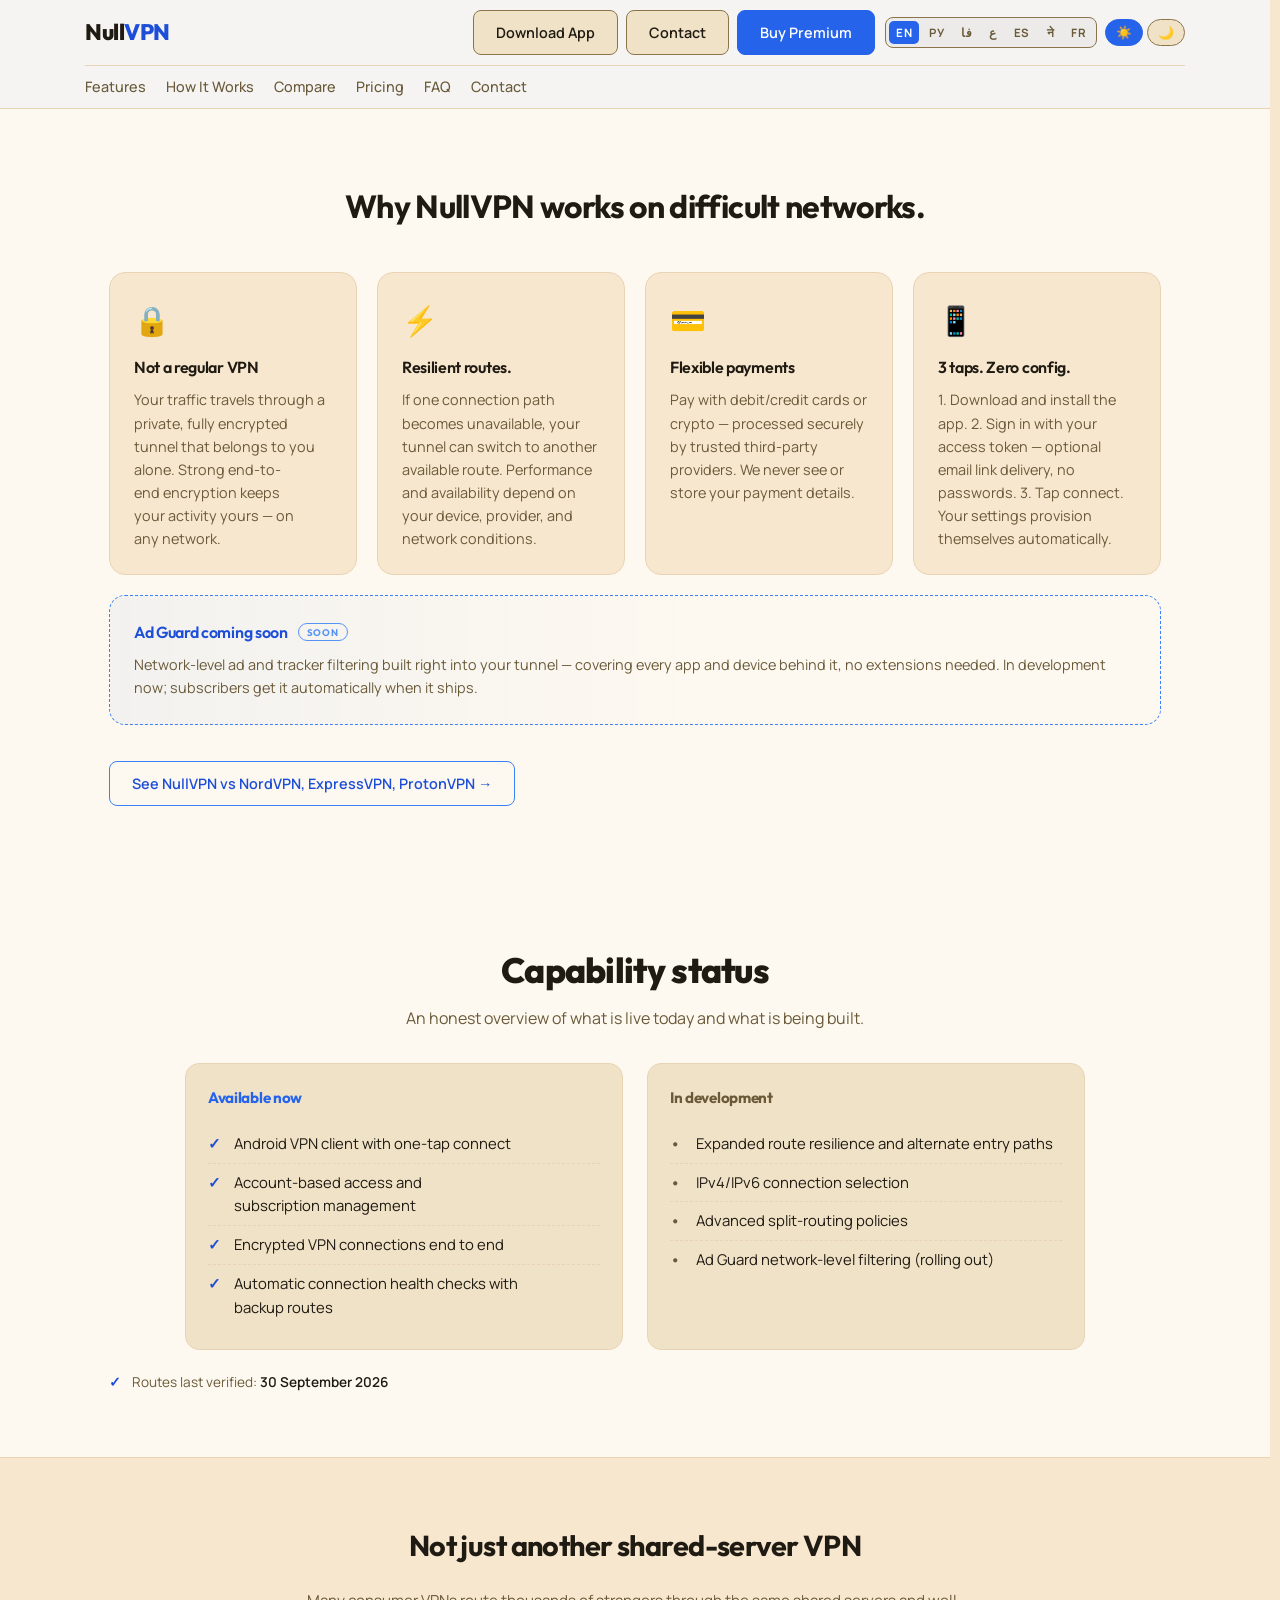
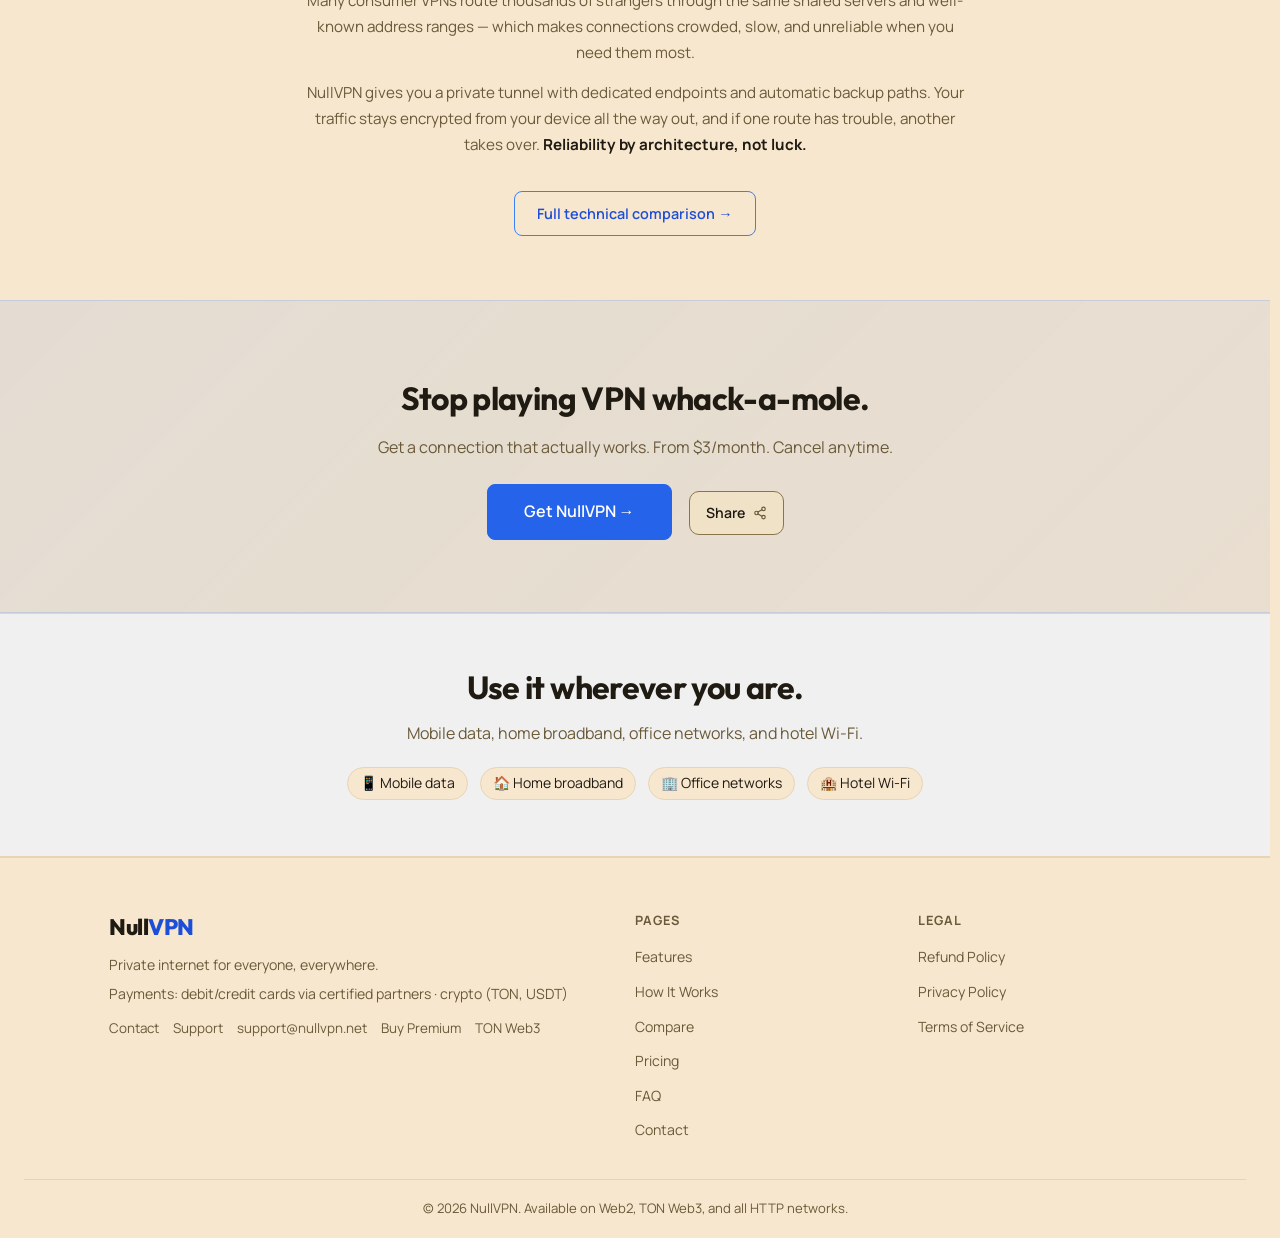
==== index.html @ 0450841f "r135: navigator.languages deep-scan in getLang (first supported base-2 match; stored choice outranks" ====
<!DOCTYPE html>
<html lang="en">
<head>
  <meta charset="UTF-8"/>
  <meta name="viewport" content="width=device-width, initial-scale=1.0"/>
  <meta name="color-scheme" content="light dark"/>
  <script>(function(){var L=["en","ru","fa","ar","es","ne","fr"],m=location.search.match(/[?&]lang=([a-zA-Z]{2})/),l=m?m[1].toLowerCase():null;try{l=l&&L.indexOf(l)>-1?l:(localStorage.getItem("nullvpn_lang")||"");}catch(e){l="";}if(l&&L.indexOf(l)>-1){document.documentElement.lang=l;document.documentElement.dir=(l==="fa"||l==="ar")?"rtl":"ltr";if(l!=="en"){document.documentElement.classList.add("nv-l");setTimeout(function(){document.documentElement.classList.remove("nv-l")},2000);}}})();</script>
  <style>html.nv-l .nav-inner{visibility:hidden}</style>
  <link rel="preload" href="/fonts/manrope-var-latin.woff2" as="font" type="font/woff2" crossorigin/>
  <link rel="preload" href="/fonts/outfit-var-latin.woff2" as="font" type="font/woff2" crossorigin/>
  <meta name="theme-color" content="#f7e7ce"/>
  <meta name="theme-color" content="#0a0f1a" media="(prefers-color-scheme: dark)"/>
  <script src="branding.js?v=5" defer></script>
  <meta http-equiv="Cache-Control" content="no-cache, no-store, must-revalidate">
  <meta http-equiv="Pragma" content="no-cache">
  <meta http-equiv="Expires" content="0">
  <meta name="description" content="NullVPN — private connectivity designed for difficult networks. Passwordless sign-in, automatic backup routes, instant setup."/>
  <title>NullVPN — Private internet for everyone, everywhere.</title>
  <link rel="canonical" href="https://nullvpn.net/"/>
  <meta property="og:title" content="NullVPN — Private internet for everyone, everywhere."/>
  <meta property="og:description" content="NullVPN — private connectivity designed for difficult networks. Passwordless sign-in, automatic backup routes, instant setup."/>
  <meta property="og:type" content="website"/>
  <meta property="og:url" content="https://nullvpn.net/"/>
  <meta property="og:image" content="https://nullvpn.net/og-cover.jpg"/>
  <meta property="og:image:width" content="1200"/>
  <meta property="og:image:height" content="630"/>
  <meta property="og:image:alt" content="NullVPN — private connectivity for difficult networks. Brand cover with gold wave lines on dark navy."/>
  <meta property="og:site_name" content="NullVPN"/>
  <meta property="og:locale" content="en_US"/>
  <meta property="og:locale:alternate" content="ru_RU"/>
  <meta property="og:locale:alternate" content="fa_IR"/>
  <meta property="og:locale:alternate" content="ar_AR"/>
  <meta property="og:locale:alternate" content="es_ES"/>
  <meta property="og:locale:alternate" content="ne_NP"/>
  <meta property="og:locale:alternate" content="fr_FR"/>
  <meta name="twitter:card" content="summary_large_image"/>
  <meta name="twitter:title" content="NullVPN — Private internet for everyone, everywhere."/>
  <meta name="twitter:description" content="NullVPN — private connectivity designed for difficult networks. Passwordless sign-in, automatic backup routes, instant setup."/>
  <meta name="twitter:image" content="https://nullvpn.net/og-cover.jpg"/>
  <meta name="twitter:image:alt" content="NullVPN — private connectivity for difficult networks. Brand cover with gold wave lines on dark navy."/>
  <link rel="stylesheet" href="style.css?v=61"/>
  <link rel="icon" type="image/png" sizes="64x64" href="favicon.png"/>
  <link rel="apple-touch-icon" href="apple-touch-icon.png"/>
  <link rel="manifest" href="/site.webmanifest"/>
</head>
<body>
  <a class="skip-link" href="#main" data-i18n="a11y.skip">Skip to main content</a>

  <nav class="navbar">
    <div class="nav-inner">
      <div class="nav-top-row">
        <a href="index.html" class="logo" aria-current="page">Null<span>VPN</span></a>
        <div class="nav-actions">
          <a href="download.html" class="btn-nav" target="_blank" rel="noopener" data-i18n="nav.download">Download App</a>
          <a href="contact.html" class="btn-nav" data-i18n="nav.contact">Contact</a>
          <a href="pricing.html" class="btn-nav btn-nav-primary" target="_blank" rel="noopener" data-i18n="nav.cta.buy">Buy Premium</a>
        </div>
        <div class="nav-controls">
          <div class="lang-selector">
            <button class="lang-btn" data-lang="en" onclick="setLang('en')" title="English">EN</button>
            <button class="lang-btn" data-lang="ru" onclick="setLang('ru')" title="Русский">РУ</button>
            <button class="lang-btn" data-lang="fa" onclick="setLang('fa')" title="فارسی">فا</button>
            <button class="lang-btn" data-lang="ar" onclick="setLang('ar')" title="العربية">ع</button>
            <button class="lang-btn" data-lang="es" onclick="setLang('es')" title="Español">ES</button>
            <button class="lang-btn" data-lang="ne" onclick="setLang('ne')" title="नेपाली">ने</button>
            <button class="lang-btn" data-lang="fr" onclick="setLang('fr')" title="Français">FR</button>
          </div>
          <div class="theme-toggle">
            <button class="theme-btn" id="themeLight" onclick="setTheme('light')" data-i18n-aria="theme.light" aria-label="Light mode">☀️</button>
            <button class="theme-btn" id="themeDark" onclick="setTheme('dark')" data-i18n-aria="theme.dark" aria-label="Dark mode">🌙</button>
          </div>
        </div>
      </div>
      <ul class="nav-links" id="navLinks">
        <li><a href="features.html" data-i18n="nav.features">Features</a></li>
        <li><a href="how-it-works.html" data-i18n="nav.how">How It Works</a></li>
        <li><a href="comparison.html" data-i18n="nav.compare">Compare</a></li>
        <li><a href="pricing.html" data-i18n="nav.pricing">Pricing</a></li>
        <li><a href="faq.html" data-i18n="nav.faq">FAQ</a></li>
        <li><a href="contact.html" data-i18n="nav.contact">Contact</a></li>
      </ul>
    </div>
  </nav>

  <!-- Features Teaser -->
  <main id="main" tabindex="-1" class="features-teaser">
    <div class="container">
      <h1 data-i18n="index.feat.h">Why NullVPN works on difficult networks.</h1>
      <div class="feat-grid">
        <div class="feat-card">
          <div class="feat-icon">🔒</div>
          <h3 data-i18n="index.f1.h">Not a regular VPN</h3>
          <p data-i18n="index.f1.p">Your traffic travels through a private, fully encrypted tunnel that belongs to you alone. Strong end-to-end encryption keeps your activity yours — on any network.</p>
        </div>
        <div class="feat-card">
          <div class="feat-icon">⚡</div>
          <h3 data-i18n="index.f2.h">Resilient routes.</h3>
          <p data-i18n="index.f2.p">If one connection path becomes unavailable, your tunnel can switch to another available route. Performance and availability depend on your device, provider, and network conditions.</p>
        </div>
        <div class="feat-card">
          <div class="feat-icon">💳</div>
          <h3 data-i18n="index.f3.h">Flexible payments</h3>
          <p data-i18n="index.f3.p">Pay with debit/credit cards or crypto — processed securely by trusted third-party providers. We never see or store your payment details.</p>
        </div>
        <div class="feat-card">
          <div class="feat-icon">📱</div>
          <h3 data-i18n="index.f4.h">3 taps. Zero config.</h3>
          <p data-i18n="index.f4.p">1. Download and install the app. 2. Sign in with your access token — optional email link delivery, no passwords. 3. Tap connect. Your settings provision themselves automatically.</p>
        </div>
        <div class="feat-card feat-card--wide">
          <h3 data-i18n="index.f5.h">Ad Guard coming soon</h3>
          <p data-i18n="index.f5.p">Network-level ad and tracker filtering built right into your tunnel — covering every app and device behind it, no extensions needed. In development now; subscribers get it automatically when it ships.</p>
        </div>
      </div>
      <a href="comparison.html" class="btn-outline" data-i18n="index.feat.compare">See NullVPN vs NordVPN, ExpressVPN, ProtonVPN →</a>
    </div>
  </main>

  <!-- Capability status -->
  <section class="cap-status">
    <div class="container">
      <h2 data-i18n="cap.status.h">Capability status</h2>
      <p class="sp-tagline" data-i18n="cap.status.tagline">An honest overview of what is live today and what is being built.</p>
      <div class="cap-grid">
        <div class="cap-col">
          <h3 data-i18n="cap.status.live.h">Available now</h3>
          <ul>
            <li data-i18n="cap.live.1">Android VPN client with one-tap connect</li>
            <li data-i18n="cap.live.2">Account-based access and subscription management</li>
            <li data-i18n="cap.live.3">Encrypted VPN connections end to end</li>
            <li data-i18n="cap.live.4">Automatic connection health checks with backup routes</li>
          </ul>
        </div>
        <div class="cap-col cap-col--dev">
          <h3 data-i18n="cap.status.dev.h">In development</h3>
          <ul>
            <li data-i18n="cap.dev.1">Expanded route resilience and alternate entry paths</li>
            <li data-i18n="cap.dev.2">IPv4/IPv6 connection selection</li>
            <li data-i18n="cap.dev.3">Advanced split-routing policies</li>
            <li data-i18n="cap.dev.4">Ad Guard network-level filtering (rolling out)</li>
          </ul>
        </div>
      </div>
      <!-- r6: honest "last verified" stamp. The date is source-controlled
           (update with: node tools/stamp_verified.js); the engine localizes
           the display via Intl. -->
      <p class="cap-verified">
        <span data-i18n="cap.verified">Routes last verified:</span>
        <time datetime="2026-09-30" id="capVerifiedDate">30 September 2026</time>
      </p>
    </div>
  </section>

  <!-- Why Regular VPNs Fail -->
  <section class="why-section">
    <div class="container" style="max-width:720px;text-align:center">
      <h2 data-i18n="index.notavpn.h">Not just another shared-server VPN</h2>
      <p data-i18n="index.notavpn.p">Many consumer VPNs route thousands of strangers through the same shared servers and well-known address ranges — which makes connections crowded, slow, and unreliable when you need them most.</p>
      <p data-i18n="index.notavpn.p2">NullVPN gives you a private tunnel with dedicated endpoints and automatic backup paths. Your traffic stays encrypted from your device all the way out, and if one route has trouble, another takes over. <strong>Reliability by architecture, not luck.</strong></p>
      <a href="comparison.html" class="btn-outline" style="margin-top:20px" data-i18n="index.notavpn.btn">Full technical comparison →</a>
    </div>
  </section>

  <!-- CTA Banner -->
  <section class="cta-banner">
    <div class="container">
      <h2 data-i18n="index.cta.h">Stop playing VPN whack-a-mole.</h2>
      <p data-i18n="index.cta.p">Get a connection that actually works. From $3/month. Cancel anytime.</p>
      <a href="pricing.html" class="btn-primary btn-large" data-i18n="index.cta.btn">Get NullVPN →</a>
      <button type="button" class="share-chip" data-i18n-aria="share.btn" aria-label="Share NullVPN"><span data-i18n="share.btn">Share</span><span class="share-ico" aria-hidden="true"><svg xmlns="http://www.w3.org/2000/svg" width="14" height="14" viewBox="0 0 24 24" fill="none" stroke="currentColor" stroke-width="2" stroke-linecap="round" stroke-linejoin="round"><circle cx="18" cy="5" r="3"/><circle cx="6" cy="12" r="3"/><circle cx="18" cy="19" r="3"/><line x1="8.59" y1="13.51" x2="15.42" y2="17.49"/><line x1="15.41" y1="6.51" x2="8.59" y2="10.49"/></svg></span></button>
    </div>
  </section>

  <section class="countries-section">
    <div class="container" style="text-align:center">
      <h2 data-i18n="index.countries.h">Use it wherever you are.</h2>
      <p class="sp-tagline" data-i18n="index.countries.tagline">Mobile data, home broadband, office networks, and hotel Wi-Fi.</p>
      <div class="country-flags">
        <span>📱 Mobile data</span>
        <span>🏠 Home broadband</span>
        <span>🏢 Office networks</span>
        <span>🏨 Hotel Wi-Fi</span>
      </div>
    </div>
  </section>

  <!-- Footer -->
  <footer class="footer">
    <div class="container footer-inner">
      <div class="footer-brand">
        <a href="index.html" class="logo">Null<span>VPN</span></a>
        <p data-i18n="footer.tagline">Private internet for everyone, everywhere.</p>
        <p class="footer-payment-line" data-i18n="footer.payment">Payments: debit/credit cards via certified partners · crypto (TON, USDT)</p>
        <div class="footer-links-social">
          <a href="contact.html" data-i18n="nav.contact">Contact</a>
          <a href="https://t.me/nullvpn_net" target="_blank" rel="noopener" data-i18n="footer.support" referrerpolicy="no-referrer">Support</a>
          <a href="mailto:support@nullvpn.net?subject=NullVPN%20Support">support@nullvpn.net</a>
          <a href="pricing.html" target="_blank" rel="noopener" data-i18n="nav.cta.buy">Buy Premium</a>
          <a href="web3.html">TON Web3</a>
        </div>
      </div>
      <div class="footer-nav">
        <h4 data-i18n="footer.pages">Pages</h4>
        <ul>
          <li><a href="features.html" data-i18n="nav.features">Features</a></li>
          <li><a href="how-it-works.html" data-i18n="nav.how">How It Works</a></li>
          <li><a href="comparison.html" data-i18n="nav.compare">Compare</a></li>
          <li><a href="pricing.html" data-i18n="nav.pricing">Pricing</a></li>
          <li><a href="faq.html" data-i18n="nav.faq">FAQ</a></li>
          <li><a href="contact.html" data-i18n="nav.contact">Contact</a></li>
        </ul>
      </div>
      <div class="footer-nav">
        <h4 data-i18n="footer.legal">Legal</h4>
        <ul>
          <li><a href="refund.html" data-i18n="footer.refund">Refund Policy</a></li>
          <li><a href="privacy.html" data-i18n="footer.privacy">Privacy Policy</a></li>
          <li><a href="terms.html" data-i18n="footer.terms">Terms of Service</a></li>
        </ul>
      </div>
    </div>
    <div class="footer-bottom">
      <p data-i18n="footer.copy">© 2026 NullVPN. Available on Web2, TON Web3, and all HTTP networks.</p>
    </div>
  </footer>

  <script src="i18n.js?v=71"></script>
  <script>
    function setTheme(theme) {
      document.documentElement.setAttribute('data-theme', theme);
      localStorage.setItem('theme', theme);
      updateThemeButtons(theme);
    }
    function updateThemeButtons(theme) {
      document.getElementById('themeLight').classList.toggle('active', theme === 'light'), document.getElementById('themeLight').setAttribute('aria-pressed', theme === 'light');
      document.getElementById('themeDark').classList.toggle('active', theme === 'dark'), document.getElementById('themeDark').setAttribute('aria-pressed', theme === 'dark');
    }
    (function() {
      var savedTheme = localStorage.getItem('theme') || (window.matchMedia && matchMedia('(prefers-color-scheme: dark)').matches ? 'dark' : 'light');
      document.documentElement.setAttribute('data-theme', savedTheme);
      updateThemeButtons(savedTheme);
    })();
  </script>

  <script type="application/ld+json">
{
 "@context": "https://schema.org",
 "@type": "Organization",
 "name": "NullVPN",
 "url": "https://nullvpn.net/",
 "logo": "https://nullvpn.net/logo.png",
 "sameAs": [
  "https://t.me/nullvpnnet",
  "https://t.me/nullvpnnetbot",
  "https://t.me/nullvpn_net"
 ],
 "contactPoint": [
  {"@type": "ContactPoint", "contactType": "customer support", "email": "support@nullvpn.net", "url": "https://t.me/nullvpn_net", "availableLanguage": ["en", "ru", "fa", "ar", "es", "fr", "ne"]}
 ]
}
  </script>
  <script type="application/ld+json">
{
 "@context": "https://schema.org",
 "@type": "SoftwareApplication",
 "name": "NullVPN",
 "url": "https://nullvpn.net/",
 "applicationCategory": "SecurityApplication",
 "operatingSystem": "Android, Web",
 "description": "NullVPN — private connectivity designed for difficult networks. Passwordless sign-in, automatic backup routes, instant setup.",
 "publisher": {"@type": "Organization", "name": "NullVPN", "url": "https://nullvpn.net/"},
 "offers": [
  {"@type": "Offer", "name": "Monthly", "price": "3.00", "priceCurrency": "USD", "url": "https://nullvpn.net/pricing.html", "availability": "https://schema.org/InStock"},
  {"@type": "Offer", "name": "Quarterly", "price": "10.00", "priceCurrency": "USD", "url": "https://nullvpn.net/pricing.html", "availability": "https://schema.org/InStock"},
  {"@type": "Offer", "name": "Annual", "price": "35.00", "priceCurrency": "USD", "url": "https://nullvpn.net/pricing.html", "availability": "https://schema.org/InStock"}
 ]
}
  </script>
<!-- r88: SoftwareApplication graph joins the long-standing Organization
     block above. Facts mirror pricing.html's Service offers exactly ($3 /
     $10 / $35, USD, InStock) and the download page's real platform list
     (official Android APK + web PWA — no invented OS entries). Publisher is
     inlined rather than @id-referenced: Google merges each ld+json script
     independently, so a cross-block reference would dangle. No
     aggregateRating — never fabricate review data. -->
</body>
</html>
---- style.css ----
/* Design tokens — aligned with the NullVPN cabinet (bedolaga-cabinet).
   Light = the cabinet's champagne theme, dark = its navy slate theme.
   Accent follows the cabinet's operator-tuned palette (default blue-500);
   branding.js keeps it in sync with GET /api/cabinet/branding/colors. */
:root {
  --bg: #f7e7ce;            /* cabinet lightBackground (champagne-200) */
  --bg2: #fef9f0;           /* cabinet lightSurface (champagne-50) */
  --bg3: #f0e2c7;           /* deep fill (between champagne-100/300) */
  --border: #e8d4b5;        /* champagne-300 */
  --border-strong: #8a744a; /* r98: functional boundaries (inputs/outline controls/chips) — 3:1 vs all surfaces (WCAG 1.4.11; 3.69/4.28/3.51) */
  --accent: #3b82f6;        /* cabinet accent (blue-500) */
  --accent2: #2563eb;       /* accent-600 hover shade */
  --accent-rgb: 59, 130, 246;
  --accent2-rgb: 37, 99, 235;
  --text: #1f1a12;          /* cabinet lightText */
  --text2: #6a5a39;         /* cabinet lightTextSecondary, darkened r46 for AA (4.25→5.51 on bg) */
  --accent-text: #1d4ed8;   /* r46: accent as TEXT (links/badges) — AA on champagne (3.03→5.51) */
  --accent3: #1d4ed8;       /* r46: primary-button hover bg — white text AA (6.70) */
  --radius: 16px;           /* cabinet bento radius */
  --font: Manrope, -apple-system, BlinkMacSystemFont, "Segoe UI", Roboto, sans-serif;
  --font-display: Outfit, Manrope, -apple-system, BlinkMacSystemFont, "Segoe UI", Roboto, sans-serif;
  color-scheme: light;      /* native form controls match the champagne theme */
}

[data-theme="dark"] {
  --bg: #0a0f1a;            /* cabinet darkBackground (dark-950) */
  --bg2: #0f172a;           /* cabinet darkSurface (dark-900) */
  --bg3: #1e293b;           /* dark-800 */
  --border: #293548;        /* dark-700 at ~60% mix */
  --border-strong: #64748b; /* r98: slate-500 — functional boundaries 3:1 vs all dark surfaces (4.03/3.75/3.07; WCAG 1.4.11) */
  --accent: #3b82f6;
  --accent2: #2563eb;
  --accent-rgb: 59, 130, 246;
  --accent2-rgb: 37, 99, 235;
  --text: #f1f5f9;          /* cabinet darkText (dark-100) */
  --text2: #94a3b8;         /* cabinet darkTextSecondary (dark-400) */
  --accent-text: #60a5fa;   /* r46: dark-mode text accent lift (5.21→7.54 on bg) */
  --accent3: #1d4ed8;       /* r46: primary-button hover bg — white text AA both themes */
  color-scheme: dark;       /* native inputs/scrollbars render dark */
}

* { margin: 0; padding: 0; box-sizing: border-box; }
html { scroll-behavior: smooth; }
body { background: var(--bg); color: var(--text); font-family: var(--font); line-height: 1.6; font-size: 16px; }

/* Theme switching crossfade (r43): armed via html.theme-anim after first
   paint (i18n.js) so the stored theme applies instantly on navigation and
   manual toggles animate. Reduced-motion users keep instant switches. */
html.theme-anim body { transition: background-color 0.3s ease, color 0.3s ease; }
html.theme-anim .navbar { transition: background-color 0.3s ease, border-color 0.3s ease; }
@media (prefers-reduced-motion: reduce) {
  html.theme-anim body,
  html.theme-anim .navbar { transition: none; }
}

/* ── Self-hosted fonts — r54 ──────────────────────────────────────────────
   Replaces the render-blocking fonts.googleapis.com stylesheet. Every visitor
   IP used to leak to Google on every page view (a real GDPR issue, see the
   2022 German courts ruling on embedded Google Fonts) — ironic for a VPN
   site. Same families, same subsets (latin / latin-ext / cyrillic), same
   unicode-ranges as Google serves: zero visual change, bytes now first-party.
   Manrope & Outfit are variable (wght 200-800 / 100-900) — 5+4 static
   requests collapse into one file per subset. font-display: swap + <link
   rel=preload> on the two latin variable files keeps first paint fast. */
/* r58: IBM Plex Mono @font-face rules removed — no markup has ever used the
   .mono/.checkout-* selectors (grep-verified r54 and r58). The woff2 files
   stay in /fonts (inert, never fetched) for painless future re-enable. */
@font-face { font-family: 'Manrope'; font-style: normal; font-weight: 200 800; font-display: swap; src: url(/fonts/manrope-var-cyrillic.woff2) format('woff2'); unicode-range: U+0301, U+0400-045F, U+0490-0491, U+04B0-04B1, U+2116; }
@font-face { font-family: 'Manrope'; font-style: normal; font-weight: 200 800; font-display: swap; src: url(/fonts/manrope-var-latin.woff2) format('woff2'); unicode-range: U+0000-00FF, U+0131, U+0152-0153, U+02BB-02BC, U+02C6, U+02DA, U+02DC, U+0304, U+0308, U+0329, U+2000-206F, U+20AC, U+2122, U+2191, U+2193, U+2212, U+2215, U+FEFF, U+FFFD; }
@font-face { font-family: 'Manrope'; font-style: normal; font-weight: 200 800; font-display: swap; src: url(/fonts/manrope-var-latin-ext.woff2) format('woff2'); unicode-range: U+0100-02BA, U+02BD-02C5, U+02C7-02CC, U+02CE-02D7, U+02DD-02FF, U+0304, U+0308, U+0329, U+1D00-1DBF, U+1E00-1E9F, U+1EF2-1EFF, U+2020, U+20A0-20AB, U+20AD-20C0, U+2113, U+2C60-2C7F, U+A720-A7FF; }
@font-face { font-family: 'Outfit'; font-style: normal; font-weight: 100 900; font-display: swap; src: url(/fonts/outfit-var-latin.woff2) format('woff2'); unicode-range: U+0000-00FF, U+0131, U+0152-0153, U+02BB-02BC, U+02C6, U+02DA, U+02DC, U+0304, U+0308, U+0329, U+2000-206F, U+20AC, U+2122, U+2191, U+2193, U+2212, U+2215, U+FEFF, U+FFFD; }
@font-face { font-family: 'Outfit'; font-style: normal; font-weight: 100 900; font-display: swap; src: url(/fonts/outfit-var-latin-ext.woff2) format('woff2'); unicode-range: U+0100-02BA, U+02BD-02C5, U+02C7-02CC, U+02CE-02D7, U+02DD-02FF, U+0304, U+0308, U+0329, U+1D00-1DBF, U+1E00-1E9F, U+1EF2-1EFF, U+2020, U+20A0-20AB, U+20AD-20C0, U+2113, U+2C60-2C7F, U+A720-A7FF; }

a { color: var(--accent-text); text-decoration: none; }
@media (hover: hover) and (pointer: fine) { a:hover { opacity: 0.8; } }
.container { max-width: 1100px; margin: 0 auto; padding: 0 24px; }

/* ========== BUTTONS — unified hover for ALL variants ========== */
.btn-primary,
.btn-outline,
.btn-ghost,
.btn-nav,
.btn-nav-primary {
  display: inline-block;
  max-width: 100%;
  box-sizing: border-box;
  padding: 10px 22px;
  border-radius: 8px;
  font-weight: 600;
  font-size: 0.9rem;
  font-family: var(--font);
  /* r53: was white-space:nowrap — long localized CTAs (index.feat.compare ≈47
     chars in ALL 7 locales) overflowed 343px containers at 375px, forcing a
     71px horizontal scroll. Buttons may now wrap; text-wrap balances the two
     lines where supported, long words still never break mid-word. */
  white-space: normal;
  overflow-wrap: break-word;
  text-wrap: balance;
  text-align: center;
  cursor: pointer;
  transition: background 0.18s ease, color 0.18s ease, border-color 0.18s ease,
              box-shadow 0.18s ease, transform 0.12s ease, opacity 0.18s ease;
}
@media (hover: hover) and (pointer: fine) {
  .btn-primary:hover,
  .btn-outline:hover,
  .btn-ghost:hover,
  .btn-nav:hover,
  .btn-nav-primary:hover {
    transform: translateY(-1px);
    box-shadow: 0 4px 14px rgba(var(--accent-rgb),0.25);
    opacity: 1;
  }
}
.btn-primary:active,
.btn-outline:active,
.btn-ghost:active,
.btn-nav:active,
.btn-nav-primary:active {
  transform: translateY(0);
  box-shadow: none;
}

/* Solid green primary */
.btn-primary {
  background: var(--accent2);
  color: #fff;
  border: 1.5px solid var(--accent2);
}
@media (hover: hover) and (pointer: fine) { .btn-primary:hover { background: var(--accent3); border-color: var(--accent3); } }

/* Outline */
.btn-outline {
  background: transparent;
  color: var(--accent-text);
  border: 1.5px solid var(--accent);
}
@media (hover: hover) and (pointer: fine) { .btn-outline:hover { background: var(--accent2); color: #fff; border-color: var(--accent2); } }

/* Ghost */
.btn-ghost {
  background: transparent;
  color: var(--text2);
  border: 1px solid var(--border-strong); /* r98: border IS the control identity — 1.4.11 */}
@media (hover: hover) and (pointer: fine) { .btn-ghost:hover { border-color: var(--accent-text); color: var(--accent-text); } }

/* Nav ghost */
.btn-nav {
  background: var(--bg3);
  color: var(--text);
  border: 1px solid var(--border-strong); /* r98: bg3 fill alone is sub-3:1 vs bg */}
@media (hover: hover) and (pointer: fine) { .btn-nav:hover { background: var(--accent2); color: #fff; border-color: var(--accent2); } }

/* Nav primary CTA */
.btn-nav-primary {
  /* r83: accent2 not accent — white text here is 0.9rem/600, far below the
     large-text threshold, and white on accent is 3.68:1 (< 4.5 AA). On
     accent2 it is 5.17:1 in both themes (same surface btn-primary already
     uses). */
  background: var(--accent2);
  color: #fff;
  border: 1.5px solid var(--accent2);
}
@media (hover: hover) and (pointer: fine) { .btn-nav-primary:hover { background: var(--accent3); border-color: var(--accent3); } } /* r83: hover lifts to accent3 like btn-primary (base moved to accent2 this round) */

.btn-large { padding: 14px 36px; font-size: 1rem; }
.btn-full   { width: 100%; display: block; }

/* ========== NAVBAR ========== */
.navbar {
  position: sticky;
  top: 0;
  z-index: 100;
  background: rgba(245,245,245,0.96);
  backdrop-filter: blur(12px);
  border-bottom: 1px solid var(--border);
  padding: 0 24px;
}
[data-theme="dark"] .navbar { background: rgba(13,13,13,0.96); }

.nav-inner {
  max-width: 1100px;
  margin: 0 auto;
  display: flex;
  flex-direction: column;
  padding: 10px 0 0 0;
}

/* Top row: logo + actions + controls */
.nav-top-row {
  display: flex;
  align-items: center;
  gap: 10px;
  flex-wrap: wrap;
  padding-bottom: 10px;
}

.logo {
  font-size: 1.4rem;
  font-weight: 800;
  color: var(--text);
  margin-right: auto;
  flex-shrink: 0;
  text-decoration: none;
}
.logo span { color: var(--accent-text); }

.nav-actions {
  display: flex;
  align-items: center;
  gap: 8px;
  flex-wrap: wrap;
}

.nav-controls {
  display: flex;
  align-items: center;
  gap: 8px;
  flex-shrink: 0;
}

/* Nav links row — YOUR DESIGN: sits below the top row */
.nav-links {
  list-style: none;
  display: flex;
  gap: 20px;
  flex-wrap: wrap;
  padding: 8px 0;
  border-top: 1px solid var(--border);
  margin: 0;
}
.nav-links a {
  color: var(--text2);
  font-size: 0.9rem;
  font-weight: 500;
  text-decoration: none;
  transition: color 0.18s ease;
}
.nav-links a.active {
  color: var(--text);
  opacity: 1;
}
@media (hover: hover) and (pointer: fine) {
  .nav-links a:hover { color: var(--text); opacity: 1; }
}

/* r72 — mobile navbar density pass. Measured at 375px: the three nav CTAs
   wrap into two 45px rows and the links wrap into two, putting a ~282px
   sticky bar over the content — 38% of a phone viewport, permanently.
   Tighter metrics let the CTAs share one row and slim the links row: same
   links, same CTAs, same behaviour — just reading space back. (A scroll-
   based nav tuck was considered and REJECTED: hiding marketing CTAs while
   scrolling is conversion optics this site shouldn't gamble on.) */
@media (max-width: 560px) {
  .btn-nav, .btn-nav-primary { padding: 8px 12px; font-size: .84rem; }
  .nav-actions { gap: 6px; }
  .nav-top-row { gap: 8px; padding-bottom: 8px; }
  .nav-links { gap: 6px 14px; padding: 6px 0; }
  .nav-links a { font-size: .85rem; }
}

/* ========== THEME TOGGLE ========== */
.theme-toggle { display: flex; align-items: center; gap: 4px; }
.theme-btn {
  background: var(--bg3);
  border: 1px solid var(--border-strong); /* r99: functional control boundary (1.4.11) — was mis-filed decorative in r98 */
  border-radius: 20px;
  padding: 5px 10px;
  font-size: 0.8rem;
  cursor: pointer;
  transition: all 0.18s ease;
  color: var(--text2);
}
[data-theme="dark"] .theme-btn { background: var(--bg3); color: #ccc; }
/* r99: hover lifts the boundary+glyph instead of blending the whole button —
   opacity .8 pulled the active button's white-on-accent2 toward the 4.5 AA
   line (opacity-blend trap); the current-state button needs no hover lift. */
@media (hover: hover) and (pointer: fine) { .theme-btn:hover:not(.active) { border-color: var(--accent-text); color: var(--accent-text); } }
.theme-btn.active { background: var(--accent2); color: #fff; border-color: var(--accent2); }

/* ========== LANGUAGE SELECTOR ========== */
.lang-selector {
  display: flex;
  gap: 3px;
  align-items: center;
  background: rgba(0,0,0,0.04);
  border: 1px solid var(--border-strong); /* r98 */
  border-radius: 8px;
  padding: 3px;
}
[data-theme="dark"] .lang-selector { background: rgba(255,255,255,0.04); }
.lang-btn {
  background: none;
  border: none;
  color: var(--text2);
  font-size: 0.72rem;
  font-weight: 700;
  cursor: pointer;
  padding: 4px 7px;
  border-radius: 5px;
  letter-spacing: 0.5px;
  transition: all 0.15s ease;
  font-family: var(--font);
}
@media (hover: hover) and (pointer: fine) { .lang-btn:hover { color: var(--text); background: rgba(var(--accent-rgb),0.12); } }
.lang-btn.active { background: var(--accent2); color: #fff; } /* r83: accent2 — 0.72rem/700 white on accent was 3.68:1, AA needs 4.5; 5.17 on accent2 */

/* ========== HERO (sub-pages) ========== */
.hero { padding: 80px 24px 60px; text-align: center; }
.hero-inner { max-width: 800px; margin: 0 auto; }
.badge { display: inline-block; background: rgba(var(--accent-rgb),0.15); border: 1px solid rgba(var(--accent-rgb),0.3); color: var(--accent-text); padding: 6px 16px; border-radius: 100px; font-size: 0.85rem; font-weight: 600; margin-bottom: 28px; }
.hero h1 { font-size: clamp(2rem, 6vw, 4rem); font-weight: 800; line-height: 1.1; margin-bottom: 20px; }
.hero h1 span { color: var(--accent-text); }
.hero-sub { color: var(--text2); font-size: 1.1rem; margin-bottom: 36px; }
.hero-btns { display: flex; gap: 16px; justify-content: center; flex-wrap: wrap; margin-bottom: 40px; }
.hero-trust { display: flex; gap: 24px; justify-content: center; flex-wrap: wrap; color: var(--text2); font-size: 0.9rem; }
.hero-trust span { display: flex; align-items: center; gap: 6px; }

/* ========== SOCIAL PROOF ========== */
.social-proof { padding: 40px 24px; border-bottom: 1px solid var(--border); text-align: center; }
.sp-heading { font-size: clamp(1.3rem, 3vw, 1.8rem); font-weight: 700; margin-bottom: 8px; }
.sp-tagline { color: var(--text2); font-size: 1rem; margin-bottom: 16px; }

/* ========== FEATURES TEASER ========== */
.features-teaser { padding: 72px 24px; background: var(--bg2); }
.features-teaser h1, .features-teaser h2 { text-align: center; font-size: clamp(1.4rem, 3vw, 2rem); margin-bottom: 40px; font-weight: 700; }
.feat-grid { display: grid; grid-template-columns: repeat(auto-fit, minmax(220px, 1fr)); gap: 20px; margin-bottom: 36px; }
.feat-card { background: var(--bg); border: 1px solid var(--border); border-radius: var(--radius); padding: 24px; transition: border-color 0.18s ease, box-shadow 0.18s ease; }
@media (hover: hover) and (pointer: fine) { .feat-card:hover { border-color: var(--accent); box-shadow: 0 4px 16px rgba(var(--accent-rgb),0.12); } }
.feat-icon { font-size: 1.8rem; margin-bottom: 12px; }
.feat-card h3 { font-size: 1rem; margin-bottom: 8px; font-weight: 600; }
.feat-card p { color: var(--text2); font-size: 0.9rem; line-height: 1.6; }

/* Wide "coming soon" feature card (e.g., Ad Guard) — spans full grid row */
.feat-card--wide {
  grid-column: 1 / -1;
  border-style: dashed;
  border-color: var(--accent);
  background: linear-gradient(90deg, rgba(var(--accent-rgb),0.06), transparent 60%);
}
[data-theme="dark"] .feat-card--wide { background: linear-gradient(90deg, rgba(var(--accent-rgb),0.10), transparent 60%); }
.feat-card--wide h3 { color: var(--accent-text); }
.feat-card--wide h3::after {
  content: "SOON";
  font-size: 0.6rem;
  font-weight: 700;
  letter-spacing: 0.08em;
  color: var(--accent);
  border: 1px solid var(--accent);
  border-radius: 999px;
  padding: 2px 8px;
  margin-inline-start: 10px; /* r105: was margin-left — in RTL the ::after sits at line-end and needs the gap on its inline-start side */
  vertical-align: 2px;
  opacity: 0.85;
}
/* r105: the pill is purely visual — CSS generated content joins the
   accessible name, so screen readers heard "Ad Guard coming soon SOON"
   (and the h3 text already says "coming soon"). The alternative-text
   syntax marks it decorative for AT; @supports keeps the visible pill
   on engines that can't parse the syntax (declaration dropped whole). */
@supports (content: "x" / "") {
  .feat-card--wide h3::after { content: "SOON" / ""; }
}

/* Accessibility: visible keyboard focus + reduced motion */
:focus-visible { outline: 2px solid var(--accent); outline-offset: 2px; border-radius: 4px; }
@media (prefers-reduced-motion: reduce) {
  html { scroll-behavior: auto; }
  *, *::before, *::after { transition-duration: 0.01ms !important; animation-duration: 0.01ms !important; }
}

/* ========== WHY SECTION ========== */
.why-section { padding: 64px 24px; background: var(--bg); }
.why-section h2 { font-size: clamp(1.3rem, 3vw, 1.8rem); font-weight: 700; margin-bottom: 20px; }
.why-section p { color: var(--text2); margin-bottom: 14px; font-size: 0.95rem; line-height: 1.7; }
.why-section strong { color: var(--text); }

/* ========== CTA BANNER ========== */
.cta-banner {
  padding: 72px 24px;
  background: linear-gradient(135deg, rgba(var(--accent-rgb),0.10) 0%, rgba(var(--accent2-rgb),0.07) 100%);
  text-align: center;
  border-top: 1px solid rgba(var(--accent-rgb),0.18);
  border-bottom: 1px solid rgba(var(--accent-rgb),0.18);
}
.cta-banner h2 { font-size: clamp(1.4rem, 3vw, 2rem); font-weight: 700; margin-bottom: 10px; }
.cta-banner p { color: var(--text2); margin-bottom: 24px; font-size: 1rem; }
.cta-small { margin-top: 16px; font-size: 0.9rem; color: var(--text2); }

/* ========== PAGE HERO (sub-pages) ========== */
.page-hero { padding: 72px 24px 52px; text-align: center; border-bottom: 1px solid var(--border); }
.page-hero h1 { font-size: clamp(1.8rem, 5vw, 3rem); font-weight: 800; line-height: 1.15; margin-bottom: 14px; }
.page-hero h1 span { color: var(--accent-text); }
.page-hero p { color: var(--text2); font-size: 1rem; }

/* ========== FEATURES FULL ========== */
.features-full { padding: 72px 24px; }
.feature-row { display: grid; grid-template-columns: 1fr 180px; gap: 48px; align-items: center; padding: 52px 0; border-bottom: 1px solid var(--border); }
.feature-row.reverse { grid-template-columns: 180px 1fr; }
.feature-row.reverse .feature-text { order: 2; }
.feature-row.reverse .feature-visual { order: 1; }
.feature-tag { display: inline-block; background: rgba(var(--accent-rgb),0.13); color: var(--accent-text); padding: 4px 12px; border-radius: 100px; font-size: 0.78rem; font-weight: 600; margin-bottom: 12px; }
.feature-text h2 { font-size: 1.6rem; font-weight: 700; margin-bottom: 14px; }
.feature-text p { color: var(--text2); margin-bottom: 10px; font-size: 0.95rem; }
.feature-visual { font-size: 4.5rem; text-align: center; }

/* ========== STEPS ========== */
.steps-section { padding: 72px 24px; }
.steps-list { display: flex; flex-direction: column; gap: 0; }
.step { display: flex; gap: 28px; align-items: flex-start; padding: 44px 0; border-bottom: 1px solid var(--border); }
.step-number { font-size: 3rem; font-weight: 800; color: rgba(var(--accent-rgb),0.28); min-width: 72px; line-height: 1; }
.step-content h2 { font-size: 1.5rem; font-weight: 700; margin-bottom: 10px; }
.step-content p { color: var(--text2); font-size: 0.95rem; }
.hiw-note { background: var(--bg2); border: 1px solid var(--border); border-radius: var(--radius); padding: 24px 28px; margin-top: 28px; }
.hiw-note h3 { font-weight: 600; margin-bottom: 8px; }
.hiw-note p { color: var(--text2); font-size: 0.95rem; }

/* ========== PRICING ========== */
.pricing-section { padding: 72px 24px; }
.pricing-grid { display: grid; grid-template-columns: repeat(auto-fit, minmax(240px, 1fr)); gap: 20px; margin-bottom: 40px; }
.pricing-card { background: var(--bg2); border: 1px solid var(--border); border-radius: var(--radius); padding: 32px 24px; position: relative; }
.pricing-card.featured { border-color: var(--accent); background: linear-gradient(160deg, rgba(var(--accent-rgb),0.08) 0%, var(--bg2) 60%); }
.popular-badge { position: absolute; top: -11px; left: 50%; transform: translateX(-50%); background: var(--accent2); color: #fff; padding: 3px 14px; border-radius: 100px; font-size: 0.78rem; font-weight: 700; white-space: nowrap; } /* r83: accent2 — 0.78rem/700 white on accent was 3.68:1; 5.17 on accent2 */
.pricing-card h3 { font-size: 1rem; color: var(--text2); margin-bottom: 10px; }
/* r92: tabular digits - $3.00/$10.00/$35.00 keep decimal points vertically
   aligned across the three plan cards (Manrope digits are proportional). */
.price { font-size: 2.8rem; font-weight: 800; margin-bottom: 4px; font-variant-numeric: tabular-nums; }
.price span { font-size: 0.95rem; font-weight: 400; color: var(--text2); }
.price-note { color: var(--text2); font-size: 0.82rem; margin-bottom: 20px; }
.pricing-features { list-style: none; margin-bottom: 24px; display: flex; flex-direction: column; gap: 9px; }
.pricing-features li { color: var(--text2); font-size: 0.92rem; }
.pricing-note { background: var(--bg2); border: 1px solid var(--border); border-radius: var(--radius); padding: 24px 28px; margin-top: 20px; }
.pricing-note h3 { font-weight: 600; margin-bottom: 8px; }
.pricing-note p { color: var(--text2); margin-bottom: 8px; font-size: 0.93rem; }

/* ========== FAQ ========== */
.faq-section { padding: 72px 24px; }
.faq-container { max-width: 800px; }
.faq-item { padding: 24px 0; border-bottom: 1px solid var(--border); }
.faq-item h3 { font-size: 1rem; font-weight: 600; margin-bottom: 10px; }
.faq-item p { color: var(--text2); font-size: 0.93rem; line-height: 1.7; }

/* ========== CONTACT ========== */
.contact-section { padding: 72px 24px; }
.contact-grid { display: grid; grid-template-columns: repeat(auto-fit, minmax(220px, 1fr)); gap: 20px; }
.contact-card { background: var(--bg2); border: 1px solid var(--border); border-radius: var(--radius); padding: 32px 24px; text-align: center; }
.contact-card.featured-contact { border-color: var(--accent); }
.contact-icon { font-size: 2.2rem; margin-bottom: 14px; }
.contact-card h3 { font-weight: 600; margin-bottom: 10px; }
.contact-card p { color: var(--text2); margin-bottom: 18px; font-size: 0.93rem; }
/* Support-card buttons carry long labels (email address, telegram handle):
   let them wrap instead of overflowing the card at narrow widths. */
.contact-card .btn-full { white-space: normal; }
.contact-card .btn-full + .btn-full { margin-top: 10px; }

/* ========== FOOTER ========== */
.footer { padding: 52px 24px 0; border-top: 1px solid var(--border); }
.footer-inner { display: grid; grid-template-columns: 2fr 1fr 1fr; gap: 40px; padding-bottom: 36px; }
.footer-brand p { color: var(--text2); margin-top: 8px; font-size: 0.88rem; line-height: 1.5; }
.footer-links-social { display: flex; gap: 14px; margin-top: 14px; flex-wrap: wrap; }
.footer-links-social a { color: var(--text2); font-size: 0.84rem; transition: color 0.18s ease; text-decoration: none; }
@media (hover: hover) and (pointer: fine) { .footer-links-social a:hover { color: var(--accent-text); opacity: 1; } }
.footer-nav h4 { font-size: 0.8rem; text-transform: uppercase; letter-spacing: 1px; color: var(--text2); margin-bottom: 14px; }
.footer-nav ul { list-style: none; display: flex; flex-direction: column; gap: 9px; }
.footer-nav a { color: var(--text2); font-size: 0.88rem; transition: color 0.18s ease; text-decoration: none; }
@media (hover: hover) and (pointer: fine) { .footer-nav a:hover { color: var(--text); opacity: 1; } }
.footer-bottom { border-top: 1px solid var(--border); padding: 18px 0; text-align: center; color: var(--text2); font-size: 0.82rem; }

/* ========== PROBLEMS ========== */
.problems { padding: 72px 24px; }
.problems h2 { text-align: center; font-size: clamp(1.3rem, 3vw, 1.8rem); margin-bottom: 40px; font-weight: 700; }
.problem-grid { display: grid; grid-template-columns: repeat(auto-fit, minmax(200px, 1fr)); gap: 18px; }
.problem-card { background: var(--bg2); border: 1px solid var(--border); border-radius: var(--radius); padding: 24px; text-align: center; }
.problem-icon { font-size: 1.8rem; display: block; margin-bottom: 10px; }
.problem-card p { color: var(--text2); font-size: 0.9rem; }

/* ========== RTL SUPPORT ========== */
[dir="rtl"] .nav-top-row { flex-direction: row-reverse; }
[dir="rtl"] .logo { margin-right: 0; margin-left: auto; }
[dir="rtl"] .hero-btns { flex-direction: row-reverse; }
[dir="rtl"] .feature-row { grid-template-columns: 180px 1fr; }
[dir="rtl"] .feature-row.reverse { grid-template-columns: 1fr 180px; }
[dir="rtl"] .step { flex-direction: row-reverse; }

/* ========== RESPONSIVE ========== */
@media (max-width: 768px) {
  .nav-top-row { gap: 8px; }
  .logo { order: 1; margin-right: 0; width: 100%; text-align: left; }
  .nav-actions { order: 2; width: 100%; justify-content: center; gap: 6px; }
  .nav-controls { order: 3; width: 100%; justify-content: center; }

  /* Nav links — YOUR DESIGN stays at bottom of navbar */
  .nav-links { gap: 14px; padding: 8px 0; }

  .footer-inner { grid-template-columns: 1fr; gap: 28px; }
  .feature-row, .feature-row.reverse { grid-template-columns: 1fr; }
  .feature-visual { display: none; }
  .step { flex-direction: column; gap: 10px; }
  .step-number { font-size: 2rem; min-width: unset; }
  .cta-banner .btn-primary { width: 100%; max-width: 320px; }
  .lang-selector { flex-wrap: wrap; }
}

@media (max-width: 480px) {
  .features-teaser,
  .why-section,
  .cta-banner,
  .pricing-section,
  .faq-section,
  .contact-section,
  .features-full,
  .steps-section { padding-left: 16px; padding-right: 16px; }
  .feat-grid { grid-template-columns: 1fr; }
  .pricing-grid { grid-template-columns: 1fr; }
}


/* ── Countries Section ──────────────────────────────────────────────────── */
.countries-section {
  padding: 3rem 1.25rem 3.5rem;
  background: var(--bg-secondary, #f0f0f0);
  border-top: 1px solid var(--border, #e0e0e0);
  border-bottom: 1px solid var(--border, #e0e0e0);
}
[data-theme="dark"] .countries-section {
  background: var(--bg-secondary, #0f172a);
}
.countries-section h2 {
  font-size: clamp(1.3rem, 3vw, 2rem);
  margin-bottom: 0.5rem;
}
.country-flags {
  display: flex;
  flex-wrap: wrap;
  gap: 0.55rem 0.75rem;
  justify-content: center;
  margin-top: 1.25rem;
}
.country-flags span {
  display: inline-flex;
  align-items: center;
  gap: 0.3rem;
  background: var(--bg, #fff);
  border: 1px solid var(--border, #ddd);
  border-radius: 999px;
  padding: 0.28rem 0.75rem;
  font-size: 0.875rem;
  white-space: nowrap;
  transition: box-shadow 0.15s ease, transform 0.15s ease;
}
[data-theme="dark"] .country-flags span {
  background: var(--bg-card, #1e293b);
  border-color: var(--border, #444);
}
@media (hover: hover) and (pointer: fine) {
  .country-flags span:hover {
    box-shadow: 0 2px 10px rgba(0,0,0,0.13);
    transform: translateY(-1px);
  }
}
@media (max-width: 480px) {
  .country-flags { gap: 0.4rem 0.5rem; }
  .country-flags span { font-size: 0.8rem; padding: 0.25rem 0.6rem; }
}


/* ── Footer payment line ────────────────────────────────────────────────── */
.footer-payment-line {
  font-size: 0.78rem;
  color: var(--text-muted, #888);
  margin: 0.3rem 0 0.6rem;
}

/* ── RTL (Arabic) layout fixes ──────────────────────────────────────────── */
[dir="rtl"] .nav-inner,
[dir="rtl"] .nav-top-row,
[dir="rtl"] .footer-inner,
[dir="rtl"] .feat-grid,
[dir="rtl"] .country-flags {
  direction: rtl;
}
[dir="rtl"] .logo { margin-left: auto; margin-right: 0; }
[dir="rtl"] .nav-actions { margin-right: auto; margin-left: 0; }

/* --- Capability status (index) --- */
.cap-status { padding: 64px 24px; border-bottom: 1px solid var(--border); background: var(--bg2); }
.cap-status h2 { font-size: clamp(1.5rem, 3vw, 2.2rem); font-weight: 800; text-align: center; margin-bottom: 8px; }
.cap-status .sp-tagline { text-align: center; margin-bottom: 32px; }
.cap-grid { display: grid; grid-template-columns: 1fr 1fr; gap: 24px; max-width: 900px; margin: 0 auto; }
@media (max-width: 720px) { .cap-grid { grid-template-columns: 1fr; } }
.cap-col { background: var(--bg3); border: 1px solid var(--border); border-radius: 14px; padding: 22px; }
.cap-col h3 { font-size: .95rem; font-weight: 700; margin-bottom: 14px; color: var(--accent2); }
.cap-col--dev h3 { color: var(--text2); }
.cap-col ul { list-style: none; margin: 0; padding: 0; }
.cap-col li { padding: 7px 0 7px 26px; position: relative; font-size: .93rem; color: var(--text); border-bottom: 1px dashed var(--border); }
.cap-col li:last-child { border-bottom: none; }
.cap-col li::before { content: '✓'; position: absolute; left: 0; color: var(--accent-text); font-weight: 700; }
.cap-col--dev li::before { content: '•'; color: var(--text2); }

/* --- Privacy data table --- */
.priv-table-wrap h4 { font-size: .95rem; font-weight: 700; margin: 18px 0 8px; }
.tbl-scroll { overflow-x: auto; margin: 14px 0 20px; border: 1px solid var(--border); border-radius: 12px; -webkit-overflow-scrolling: touch; scrollbar-width: thin; /* r103: match the page's thin themed scrollbar (width doesn't inherit) */ }
.data-table { width: 100%; border-collapse: collapse; min-width: 560px; font-size: .88rem; }
.data-table th { text-align: left; padding: 10px 14px; background: var(--bg3); color: var(--text); font-weight: 700; border-bottom: 1px solid var(--border); white-space: nowrap; }
.data-table td { padding: 10px 14px; border-bottom: 1px solid var(--border); color: var(--text2); vertical-align: top; }
.data-table tr:last-child td { border-bottom: none; }
.data-table td:first-child { color: var(--text); font-weight: 600; }
/* r83: row headers — the privacy table's first column is th[scope="row"] now
   (screen readers associate the label with every cell in the row). Keep the
   exact td:first-child look: th defaults (bg3 background, bold 700, nowrap,
   middle align) would visibly regress the table. Padding (10px 14px),
   border-bottom, and text-align already match the .data-table th rule above;
   the [dir="rtl"] th override keeps working for free. */
.data-table tbody th[scope="row"] { background: transparent; color: var(--text); font-weight: 600; white-space: normal; vertical-align: top; }
.data-table tr:last-child th { border-bottom: none; }
/* r58: italic dropped — Manrope/Outfit are variable wght-only fonts with no
   italic axis, so font-style:italic rendered a SYNTHETIC oblique slant (worst
   on Cyrillic/Devanagari). Muted color carries the aside tone instead. */
.tbl-note { font-size: .85rem; color: var(--text2); }

/* --- Refund page --- */
.ref-lead { background: linear-gradient(90deg, rgba(var(--accent-rgb),0.10), transparent 70%); border: 1px solid var(--border); border-left: 3px solid var(--accent); border-radius: 12px; padding: 18px 22px; margin-bottom: 8px; }
.ref-lead p { font-size: 1.05rem; font-weight: 600; color: var(--text); margin: 0; }
.ref-cta { display: flex; gap: 14px; flex-wrap: wrap; padding: 26px 0 6px; }
.terms-related { padding: 18px 0 26px; color: var(--text2); font-size: .9rem; }

/* --- Download verify + release metadata --- */
.dl-verify { padding: 40px 24px 72px; }
.dl-verify .container { max-width: 680px; }
.dl-verify h3 { font-size: 1.05rem; font-weight: 700; margin: 22px 0 10px; }
.dl-verify p { color: var(--text2); font-size: .95rem; }
.dl-steps { margin: 10px 0 0 20px; color: var(--text2); font-size: .93rem; }
.dl-steps li { padding: 6px 0; }
.rel-grid { display: grid; grid-template-columns: repeat(auto-fit, minmax(200px, 1fr)); gap: 12px; margin-bottom: 26px; }
.rel-grid > div { background: var(--bg3); border: 1px solid var(--border); border-radius: 10px; padding: 12px 14px; }
.rel-grid dt { font-size: .75rem; text-transform: uppercase; letter-spacing: .04em; color: var(--text2); }
.rel-grid dd { margin: 4px 0 0; font-weight: 700; font-family: ui-monospace, SFMono-Regular, Menlo, monospace; font-size: .9rem; word-break: break-all; }

/* --- RTL overrides for round-4/5 components --- */
[dir="rtl"] .cap-col li { padding-left: 0; padding-right: 26px; }
[dir="rtl"] .cap-col li::before { left: auto; right: 0; }
[dir="rtl"] .ref-lead { border-left: 1px solid var(--border); border-right: 3px solid var(--accent); }
[dir="rtl"] .dl-steps { margin-left: 0; margin-right: 20px; }
[dir="rtl"] .data-table th { text-align: right; }
[dir="rtl"] .tbl-scroll { direction: rtl; }

/* ============================================================
   Round 6 — UX features: FAQ filter, verified stamp, back-to-top
   ============================================================ */

/* visually hidden (screen-reader only) */
.sr-only { position: absolute; width: 1px; height: 1px; padding: 0; margin: -1px; overflow: hidden; clip: rect(0, 0, 0, 0); white-space: nowrap; border: 0; }

/* --- FAQ live filter --- */
.faq-filter { position: relative; margin-bottom: 6px; }
.faq-filter input {
  width: 100%; box-sizing: border-box;
  padding: 13px 44px 13px 16px;
  background: var(--bg2); color: var(--text);
  border: 1px solid var(--border-strong); border-radius: 10px; /* r98: input boundary 1.4.11 */
  font-size: .95rem; font-family: var(--font);
  transition: border-color .18s ease, box-shadow .18s ease;
}
/* r58: opacity .8 removed — blended placeholder hit 4.01:1 on bg2; the token
   alone reads muted and passes AA (6.39:1). */
.faq-filter input::placeholder { color: var(--text2); }
.faq-filter input:focus { outline: none; border-color: var(--accent); box-shadow: 0 0 0 3px rgba(var(--accent-rgb),.15); }
.faq-filter input::-webkit-search-cancel-button { display: none; } /* custom clear button instead */
.faq-filter-clear {
  position: absolute; top: 50%; inset-inline-end: 10px; transform: translateY(-50%);
  width: 30px; height: 30px; display: flex; align-items: center; justify-content: center;
  background: var(--bg3); color: var(--text2);
  border: none; border-radius: 50%; cursor: pointer;
  transition: background .15s ease, color .15s ease;
}
@media (hover: hover) and (pointer: fine) { .faq-filter-clear:hover { background: var(--border); color: var(--text); } }
.faq-filter-clear:focus-visible { outline: 2px solid var(--accent); outline-offset: 2px; }
.faq-filter-clear[hidden] { display: none; } /* [hidden] must beat display:flex */
.faq-filter-status { min-height: 1.2em; margin: 0 0 12px; font-size: .83rem; color: var(--text2); }
.faq-filter-status.is-note { font-style: italic; } /* r100: transient system note (language-switch reset) reads as feedback, not results */
/* ── FAQ category chips — r49 ───────────────────────────────────────────── */
.faq-cats { display: flex; flex-wrap: wrap; gap: 8px; margin: 2px 0 10px; }
.faq-cat {
  font-family: inherit; font-size: .85rem; font-weight: 600;
  padding: 7px 14px; border-radius: 999px;
  background: var(--bg2); color: var(--text2);
  border: 1px solid var(--border-strong); cursor: pointer; /* r98: chip boundary 1.4.11 */
  transition: background .15s ease, color .15s ease, border-color .15s ease;
}
[data-theme="dark"] .faq-cat { background: var(--bg3); }
@media (hover: hover) and (pointer: fine) { .faq-cat:hover { color: var(--accent-text); border-color: var(--accent); } }
.faq-cat:focus-visible { outline: 2px solid var(--accent); outline-offset: 2px; }
.faq-cat.active { background: var(--accent2); border-color: var(--accent2); color: #fff; }
@media (hover: hover) and (pointer: fine) { .faq-cat.active:hover { color: #fff; } }

/* ── Legal-page table of contents — r52 ───────────────────────────────── */
.page-toc { display: flex; flex-wrap: wrap; gap: 8px; align-items: center; margin: 0 0 6px; padding: 12px 14px; background: var(--bg2); border: 1px solid var(--border); border-radius: 14px; }
[data-theme="dark"] .page-toc { background: var(--bg3); }
.page-toc-title { flex: none; font-size: .75rem; font-weight: 700; letter-spacing: .07em; text-transform: uppercase; color: var(--text2); margin-inline-end: 4px; }
.page-toc a { font-size: .82rem; font-weight: 600; padding: 5px 11px; border-radius: 999px; background: var(--bg); color: var(--text2); border: 1px solid var(--border-strong); text-decoration: none; /* r98 */ transition: color .15s ease, border-color .15s ease, background .15s ease; /* r134: background joins — toc-active bg no longer snaps */ }
@media (hover: hover) and (pointer: fine) { .page-toc a:hover { color: var(--accent-text); border-color: var(--accent); } }
.page-toc a.toc-active { color: var(--accent-text); border-color: var(--accent); background: rgba(var(--accent-rgb),.10); }
[data-theme="dark"] .page-toc a.toc-active { background: rgba(255,255,255,.08); }
.page-toc a:focus-visible { outline: 2px solid var(--accent); outline-offset: 2px; }
@media print { .faq-cats { display: none !important; } }
@media print { .faq-filter { display: none !important; } } /* r95: dead search chrome on paper */
[dir="rtl"] .faq-filter input { padding: 13px 16px 13px 44px; }

/* --- capability "last verified" stamp --- */
.cap-verified { margin: 22px 0 0; font-size: .85rem; color: var(--text2); }
.cap-verified time { font-weight: 600; color: var(--text); }
.cap-verified::before { content: "✓"; color: var(--accent-text); font-weight: 700; margin-inline-end: 8px; }

/* --- back-to-top button (created by i18n.js engine on every page) --- */
.back-to-top {
  position: fixed; bottom: 22px; inset-inline-end: 22px; z-index: 70;
  width: 46px; height: 46px; border-radius: 50%;
  display: flex; align-items: center; justify-content: center;
  background: var(--accent); color: #fff;
  border: none; cursor: pointer;
  box-shadow: 0 6px 18px rgba(0,0,0,.28);
  opacity: 0; visibility: hidden; transform: translateY(10px);
  transition: opacity .25s ease, transform .25s ease, visibility .25s ease, background .15s ease;
}
.back-to-top.show { opacity: 1; visibility: visible; transform: none; }
@media (hover: hover) and (pointer: fine) { .back-to-top:hover { background: var(--accent2); } }
.back-to-top:focus-visible { outline: 2px solid var(--text); outline-offset: 3px; }
[data-theme="dark"] .back-to-top { box-shadow: 0 6px 18px rgba(0,0,0,.55); }

/* --- ?perf=1 Web Vitals HUD (r70; engine section 16) — maintainer-only
   diagnostics chip, painted ONLY when the query param is present. Sits at the
   inline-START corner, mirroring the back-to-top button at inline-END so the
   two never collide in either direction. aria-hidden + pointer-events:none —
   it is a readout, not a control, and must never intercept clicks or SR
   focus. Site's own IBM Plex Mono keeps it visually native; dark glass keeps
   it legible over both themes without media queries. ---------------------- */
.perf-hud {
  position: fixed; bottom: 22px; inset-inline-start: 22px; z-index: 60;
  max-width: min(92vw, 560px);
  padding: 8px 12px; border-radius: 10px;
  background: rgba(10, 15, 26, 0.82);
  -webkit-backdrop-filter: blur(8px); backdrop-filter: blur(8px);
  border: 1px solid rgba(255, 255, 255, 0.14);
  color: #e8f0ff; font: 500 11px/1.6 "IBM Plex Mono", ui-monospace, monospace;
  letter-spacing: 0.02em; white-space: nowrap; overflow: hidden;
  text-overflow: ellipsis;
  pointer-events: none; user-select: none;
}
@media print { .perf-hud { display: none; } }

/* ============================================================
   Print stylesheet — legal pages (terms/privacy/refund) should
   print/export cleanly. Forces light palette, hides app chrome,
   keeps content readable with sensible page breaks.
   ============================================================ */
/* r91: explicit paper margins — tighter than browser defaults (~19mm
   in some UAs) so the wide comparison matrix and privacy data-table
   gain ~15mm of usable width per sheet; uniform on all sides. Page
   context applies only to paged media, so screen rendering is untouched. */
@page { margin: 14mm 12mm; }
@media print {
  :root {
    --bg: #ffffff; --bg2: #ffffff; --bg3: #f2f2f2;
    --border: #cccccc; --text: #111111; --text2: #333333;
    --accent: #2563eb; --accent2: #1d4ed8;
  }
  [data-theme="dark"] {
    --bg: #ffffff; --bg2: #ffffff; --bg3: #f2f2f2;
    --border: #cccccc; --text: #111111; --text2: #333333;
    --accent: #2563eb; --accent2: #1d4ed8;
  }
  html, body { background: #fff !important; color: #111 !important; }
  nav.navbar, .theme-toggle, .lang-selector, .back-to-top, .cta-banner,
  .btn-nav, .btn-nav-primary, .btn-primary, .btn-large, .faq-filter,
  .faq-filter-clear, .comp-table-box::after, .skip-link, .share-chip,
  .copy-text-chip,
  /* r113: the checkout dialog is fixed-position interactive chrome — on
     paper it renders as a 60%-opacity black slab (Chromium repeats fixed
     boxes on every printed page) hiding the content under dead controls. */
  .checkout-overlay { display: none !important; }
  /* r90: main joins the padding rule — 13 pages now use <main id="main">
     instead of <section id="main"> (landmark navigation), so the print
     compression must match the new tag too. */
  section, main { padding: 14px 0 !important; }
  h1, h2, h3 { page-break-after: avoid; }
  .page-hero { padding: 24px 0 10px !important; }
  .footer { page-break-inside: avoid; }
  .faq-item, .cap-col, .comp-note, .data-table tr, .ref-lead, .card, .feat-card { page-break-inside: avoid; }
  /* r52: the privacy data-table block reuses .faq-item — exempt it or the
     ~full-page block is punted wholesale, leaving a blank printed page.
     Row-level tr avoid stays, so rows never split. */
  .faq-item.priv-table-wrap { page-break-inside: auto; }
  .data-table thead { display: table-header-group; } /* repeat header row across page breaks */
  .page-toc { page-break-inside: avoid; }
  a { color: #111; text-decoration: none; }
  a[href^="http"]::after { content: " (" attr(href) ")"; font-size: .82em; color: #555; word-break: break-all; }
  .comp-table-wrap { overflow: visible !important; }
  .comp-table-box::after { display: none !important; }
  table { min-width: 0 !important; font-size: 10.5pt; }
  th:first-child, td:first-child { position: static !important; box-shadow: none !important; }
  /* r71 legend + r72: verdict colours and their legend swatches must survive
     printing — browsers strip background colours by default, which would
     print an uninterpretable colour-coded table. Explicit exact-fidelity. */
  td.highlight, .lg-swatch, .yes, .no, .partial {
    -webkit-print-color-adjust: exact; print-color-adjust: exact;
  }
  h1 { font-size: 22pt; } h2 { font-size: 16pt; } h3 { font-size: 13pt; }
  /* r50: scroll-reveal must never blank out printed sections */
  body.reveal-scope > section, body.reveal-scope main > section { opacity: 1 !important; transform: none !important; transition: none !important; }
  /* r93: print provenance - legal pages opt in via --print-src on <body>;
     printed ToS/privacy/refund copies carry their canonical source URL
     (content:none elsewhere = nothing renders). */
  body::after { content: var(--print-src, none); display: block; margin-top: 10pt; font-size: 9pt; color: #555; }
}

/* ========== CABINET DESIGN ALIGNMENT — typography & signature effects =======
   Visual language ported from bedolaga-cabinet (the product's own UI):
   Outfit display headings, Manrope body, bento cards, Linear shadows,
   animated conic-gradient border on the featured card, glow hovers,
   thin themed scrollbars, entrance animations (reduced-motion safe). */

/* Typography hierarchy — Outfit for display headings, Manrope everywhere */
h1, h2, h3, .logo, .sp-heading, .price {
  font-family: var(--font-display);
  letter-spacing: -0.02em;
}
.logo { font-weight: 800; }
/* r58: .mono/.checkout-content/.checkout-deeplink rule removed — the selectors
   match no markup (grep-verified r54, re-verified r58); dead code. */

/* Entrance animation — cabinet's fadeIn/slideUp easing */
@keyframes fadeUp {
  from { opacity: 0; transform: translateY(16px); }
  to   { opacity: 1; transform: translateY(0); }
}
.feat-card, .pricing-card, .cap-col, .contact-card, .method-card,
.why-card, .step-card, .card {
  animation: fadeUp 0.5s cubic-bezier(0.16, 1, 0.3, 1) both;
}
.pricing-card:nth-child(2) { animation-delay: 0.07s; }
.pricing-card:nth-child(3) { animation-delay: 0.14s; }
.feat-card:nth-child(2), .cap-col:nth-child(2), .contact-card:nth-child(2) { animation-delay: 0.06s; }
.feat-card:nth-child(3), .cap-col:nth-child(3), .contact-card:nth-child(3) { animation-delay: 0.12s; }
.feat-card:nth-child(4), .cap-col:nth-child(4), .contact-card:nth-child(4) { animation-delay: 0.18s; }

/* Animated conic-gradient border — the cabinet's signature
   (.hover-border-gradient) ported to the featured pricing card. The inner
   fill keeps the accent tint gradient; the border ring rotates. */
@property --border-angle {
  syntax: "<angle>";
  initial-value: 0deg;
  inherits: false;
}
@keyframes border-rotate { to { --border-angle: 360deg; } }
.pricing-card.featured {
  border: 1.5px solid transparent;
  background:
    linear-gradient(160deg, rgba(var(--accent-rgb),0.08) 0%, var(--bg2) 60%) padding-box,
    conic-gradient(from var(--border-angle),
      var(--accent) 0%, transparent 25%, transparent 75%, var(--accent) 100%) border-box;
  animation: border-rotate 3s linear infinite, fadeUp 0.5s cubic-bezier(0.16, 1, 0.3, 1) both;
  box-shadow: 0 0 20px rgba(var(--accent-rgb), 0.15);
}
@media (prefers-reduced-motion: reduce) {
  .pricing-card.featured { animation-play-state: paused; }
}

/* Card shadow vocabulary — cabinet's linear/card shadows */
@media (hover: hover) and (pointer: fine) {
  .feat-card:hover, .cap-col:hover, .contact-card:hover, .method-card:hover {
    box-shadow: 0 4px 24px -4px rgba(0, 0, 0, 0.18);
  }
}
@media (hover: hover) and (pointer: fine) {
  [data-theme="dark"] .feat-card:hover,
  [data-theme="dark"] .cap-col:hover,
  [data-theme="dark"] .contact-card:hover,
  [data-theme="dark"] .method-card:hover {
    box-shadow: 0 4px 24px -4px rgba(0, 0, 0, 0.55);
  }
}

/* Text selection — accent tinted (cabinet-like) */
/* r94: prose links get an accent underline - color-only link distinction
   fails WCAG 1.4.1 (Use of Color) and disappears entirely under forced-colors.
   Scoped to running-text containers; buttons/chips/nav keep their treatments. */
.faq-item p a, .success-note a, .hiw-note a, .nf-sub a, .dh-sub a,
.os-hint a, .terms-related a, .comp-note a, .ref-lead a, .of-live a,
.contact-sub a, .dl-sub a {
  text-decoration: underline;
  text-decoration-color: rgba(var(--accent-rgb), 0.5);
  text-decoration-thickness: 1px;
  text-underline-offset: 2px;
}

/* r94: Windows High Contrast - the verdict system keeps brand colors as a
   redundant cue (text glyphs already carry the meaning); primary CTAs stay
   branded. Everything else inherits system colors by design. */
@media (forced-colors: active) {
  .yes, .no, .partial, .lg-swatch { forced-color-adjust: none; }
  .btn-primary, .btn-nav-primary { forced-color-adjust: none; }
}

/* r108: prefers-reduced-transparency joins the modern a11y media-query
   family (reduced-motion r74/r101, prefers-contrast r59/r90,
   forced-colors r94). Users who enable the OS "Reduce transparency"
   setting get fully opaque surfaces: the glass navbar drops its
   0.96-alpha wash + 12px blur and the perf HUD its 0.82 wash + 8px blur
   — same hues as the defaults at alpha 1, only the see-through
   compositing is removed. Tint overlays (accent chips) and modal scrims
   are intentional dimming, not glass, and stay. */
@media (prefers-reduced-transparency: reduce) {
  .navbar { background: rgb(245,245,245); backdrop-filter: none; -webkit-backdrop-filter: none; }
  [data-theme="dark"] .navbar { background: rgb(13,13,13); }
  .perf-hud { background: rgb(10,15,26); backdrop-filter: none; -webkit-backdrop-filter: none; }
}

::selection { background: rgba(var(--accent-rgb), 0.28); }

/* r89: native controls take the brand accent — accent-color themes any
   checkbox/radio/progress the estate grows later, caret-color puts the
   brand hue in the FAQ search input's caret (the only native text entry
   point today). UAs pick a clashing default blue otherwise. */
:root { accent-color: var(--accent); }
.faq-filter input { caret-color: var(--accent-text); }

/* Thin themed scrollbars — 6px, cabinet token colors */
::-webkit-scrollbar { width: 6px; height: 6px; }
::-webkit-scrollbar-track { background: transparent; }
::-webkit-scrollbar-thumb { background: var(--border); border-radius: 3px; }
@media (hover: hover) and (pointer: fine) { ::-webkit-scrollbar-thumb:hover { background: var(--text2); } }

/* r87: standard scrollbar properties — Firefox ignores the ::-webkit-* block
   above, so its scrollable regions (comparison table wrap, legal ToC, any
   clipped column) rendered fat OS-default scrollbars that clash with the
   site's thin 6px WebKit theme. Both properties are inherited, so one
   declaration on html covers every scrollable descendant; the border token
   matches the WebKit thumb, transparent matches the WebKit track. Safari 18+
   also picks this up where its scrollbar styling stays unstyled. */
/* r103: thin themed scrollbar. r104: scrollbar-gutter: stable — reserving the
   vertical gutter keeps the content width constant when the r44 modal lock
   toggles body overflow (classic-scrollbar platforms used to shift the whole
   page ~15px on every checkout open/close). No-op on overlay-scrollbar
   platforms (macOS, most mobile). */
html { scrollbar-width: thin; scrollbar-color: var(--border) transparent; scrollbar-gutter: stable; }

/* Focus glow on primary CTA — cabinet's linear-glow vocabulary */
.btn-primary:focus-visible {
  outline: none;
  box-shadow: 0 0 0 1px rgba(var(--accent-rgb), 0.3), 0 0 0 3px rgba(var(--accent-rgb), 0.25);
}

/* --- copy-to-clipboard chips (contact page Support card; engine-managed) --- */
.copy-strip { display: flex; flex-wrap: wrap; gap: 8px; margin-top: 14px; }
.copy-chip {
  display: inline-flex; align-items: center; gap: 8px;
  padding: 8px 12px; min-height: 44px; border-radius: 10px;
  border: 1px solid var(--border-strong); background: var(--bg3); /* r98 */
  color: var(--text); font: inherit; font-size: .88rem;
  cursor: pointer;
  transition: border-color .15s ease, background .15s ease, transform .15s ease, color .15s ease;
}
@media (hover: hover) and (pointer: fine) { .copy-chip:hover { border-color: var(--accent); background: var(--bg2); } }
.copy-chip:active { transform: scale(.97); }
.copy-chip .copy-ico { color: var(--text2); font-size: .95rem; line-height: 1; }
.copy-chip.copied { border-color: var(--accent-text); color: var(--accent-text); }
.copy-chip.copied .copy-ico { color: var(--accent-text); }
.copy-chip.copyfail { border-color: #c0392b; color: #c0392b; }
.copy-chip.copyfail .copy-ico { color: #c0392b; }
[data-theme="dark"] .copy-chip { background: rgba(255,255,255,.06); }
@media (hover: hover) and (pointer: fine) { [data-theme="dark"] .copy-chip:hover { background: rgba(255,255,255,.10); } }

/* --- share chips (r61; engine section 12) — native share sheet when the
   browser offers one, clipboard-copy fallback otherwise. Visual language
   mirrors .copy-chip (same family: radius, states, dark lift) so the two
   chip types read as one system. Placed beside primary CTAs: index
   cta-banner and the download hero. min-height matches the 44px touch
   target; the SVG icon re-colours with the chip via currentColor. ------- */
.share-chip {
  display: inline-flex; align-items: center; gap: 8px;
  padding: 8px 16px; min-height: 44px; border-radius: 10px;
  border: 1px solid var(--border-strong); background: var(--bg3); /* r98 */
  color: var(--text); font: inherit; font-size: .88rem; font-weight: 600;
  cursor: pointer; vertical-align: middle; margin-inline-start: 14px;
  transition: border-color .15s ease, background .15s ease, transform .15s ease, color .15s ease;
}
@media (hover: hover) and (pointer: fine) { .share-chip:hover { border-color: var(--accent); background: var(--bg2); } }
.share-chip:active { transform: scale(.97); }
.share-chip:focus-visible { outline: 2px solid var(--text); outline-offset: 3px; }
.share-chip .share-ico { display: inline-flex; color: var(--text2); }
.share-chip .share-ico svg { display: block; }
.share-chip.copied { border-color: var(--accent-text); color: var(--accent-text); }
.share-chip.copied .share-ico { color: var(--accent-text); }
.share-chip.copyfail { border-color: #c0392b; color: #c0392b; }
.share-chip.copyfail .share-ico { color: #c0392b; }
[data-theme="dark"] .share-chip { background: rgba(255,255,255,.06); }
@media (hover: hover) and (pointer: fine) { [data-theme="dark"] .share-chip:hover { background: rgba(255,255,255,.10); } }
/* r63 — wrap/squish guards: long localized labels (सेयर गर्नुहोस्, Compartir,
   Поделиться) must never break mid-word, and the icon must never compress
   when the label fills the chip on narrow screens. */
.share-chip { white-space: nowrap; }
.share-chip .share-ico { flex: none; }
/* r65 — FAQ per-answer share: a quiet, icon-only variant of .share-chip
   appended to each answer paragraph (injected by the r42 anchor block, bound
   by the delegated share engine). No visible label — the answer is the
   context; the accessible name comes from share.answer ×7. margin-inline-start
   keeps the gap logical in RTL; the copied/copyfail and dark states above
   apply unchanged. Print: hidden via the .share-chip rule in @media print. */
.share-chip.faq-share {
  padding: 6px; min-height: 0; gap: 0;
  margin-inline-start: 10px;
  border-radius: 8px;
  color: var(--text2);
}
.share-chip.faq-share .share-ico svg { width: 15px; height: 15px; }
@media (hover: hover) and (pointer: fine) {
  .share-chip.faq-share:hover { border-color: var(--accent); background: var(--bg2); color: var(--accent); }
  .share-chip.faq-share:hover .share-ico { color: var(--accent); }
}
/* Touch: the quiet desktop chip is only ~29px — too small for fingers. Give
   it a real 44px target, matching the .faq-anchor coarse bump. */
@media (pointer: coarse) {
  .share-chip.faq-share { min-width: 44px; min-height: 44px; padding: 10px; }
}

/* --- text-export chip (r73; engine section 14) — visual twin of .share-chip,
   deliberately a SEPARATE class: the delegated share engine binds .share-chip
   and would open a share sheet for the page URL, while this chip copies a
   plain-text summary of the comparison (chat-pasteable, Telegram audience).
   Same visual language (radius, states, dark lift) so all chips read as one
   family. Sits with the legend above the table. ---------------------------- */
.copy-text-chip {
  display: inline-flex; align-items: center; gap: 8px;
  padding: 8px 16px; min-height: 44px; border-radius: 10px;
  border: 1px solid var(--border-strong); background: var(--bg3); /* r98 */
  color: var(--text); font: inherit; font-size: .88rem; font-weight: 600;
  cursor: pointer; margin: 12px 0 0;
  transition: border-color .15s ease, background .15s ease, color .15s ease;
}
@media (hover: hover) and (pointer: fine) { .copy-text-chip:hover { border-color: var(--accent); background: var(--bg2); } }
.copy-text-chip:active { transform: scale(.97); }
.copy-text-chip:focus-visible { outline: 2px solid var(--text); outline-offset: 3px; }
.copy-text-chip .share-ico { display: inline-flex; color: var(--text2); flex: none; }
.copy-text-chip .share-ico svg { display: block; }
.copy-text-chip.copied { border-color: var(--accent-text); color: var(--accent-text); }
.copy-text-chip.copied .share-ico { color: var(--accent-text); }
.copy-text-chip.copyfail { border-color: #c0392b; color: #c0392b; }
[data-theme="dark"] .copy-text-chip { background: rgba(255,255,255,.06); }
@media (hover: hover) and (pointer: fine) { [data-theme="dark"] .copy-text-chip:hover { background: rgba(255,255,255,.10); } }
.copy-text-chip { white-space: nowrap; }
.comp-tools { display: flex; }

/* ── Touch feedback — r53 ────────────────────────────────────────────────
   Every :hover visual above is now gated behind (hover: hover) and
   (pointer: fine), so touch devices no longer get sticky hover states.
   These :active rules give taps their own immediate, self-releasing
   feedback instead (hover can never provide that on touch). */
a:active { opacity: .7; }
.btn-primary:active, .btn-outline:active, .btn-ghost:active,
.btn-nav:active, .btn-nav-primary:active { transform: translateY(0) scale(.98); opacity: .9; }
.theme-btn:active, .lang-btn:active { opacity: .7; }
.faq-cat:active, .faq-filter-clear:active, .page-toc a:active,
.back-to-top:active { transform: scale(.95); }

/* ── Skip-to-content link (WCAG 2.4.1) — r33 ───────────────────────────── */
.skip-link {
  position: fixed;
  top: -100%;
  left: 16px;
  z-index: 3000;
  display: inline-flex;
  align-items: center;
  min-height: 44px;
  padding: 10px 20px;
  background: var(--accent2); /* r83: was accent — 0.95rem/700 white on accent = 3.68:1 < 4.5 AA; 5.17 on accent2 */
  color: #fff;
  font-family: var(--font);
  font-size: 0.95rem;
  font-weight: 700;
  border-radius: 12px;
  box-shadow: 0 8px 24px rgba(0, 0, 0, .25);
  transition: top .2s ease;
}
.skip-link:focus, .skip-link:focus-visible {
  top: 16px;
  outline: 3px solid var(--accent2);
  outline-offset: 2px;
}
[dir="rtl"] .skip-link { left: auto; right: 16px; }

/* keyboard focus ring for contact copy chips — r33 */
.copy-chip:focus-visible {
  outline: 3px solid rgba(var(--accent-rgb), .55);
  outline-offset: 2px;
  border-color: var(--accent);
}
[data-theme="dark"] .copy-chip:focus-visible {
  outline-color: rgba(var(--accent-rgb), .8);
}

/* ── Current-page nav indicator — r34 ──────────────────────────────────── */
.nav-links a[aria-current="page"] { color: var(--accent-text); font-weight: 700; }
.btn-nav[aria-current="page"]:not(.btn-nav-primary) {
  border-color: var(--accent-text);
  color: var(--accent-text);
  background: rgba(var(--accent-rgb), .08);
}
.btn-nav-primary[aria-current="page"] {
  outline: 3px solid rgba(255, 255, 255, .45);
  outline-offset: 2px;
}

/* ── Global keyboard focus ring — r34, recolored r85 ───────────────────── */
/* :where() = zero specificity, so existing bespoke focus designs win.      */
/* r85: the ring color was rgba(accent,.55) (dark .8) — a blend computes to */
/* ~1.98:1 against the light surface and ~3.75:1 dark, failing WCAG 1.4.11  */
/* non-text 3:1 for focus indicators in light. Replaced with the estate's   */
/* own component convention (back-to-top r6, share-chip r64, copy-chip r70, */
/* row-anchor r68, offline/404 banners all use 2px var(--text)): #1f1a12 on */
/* light and #f1f5f9 on dark clear 3:1 by a wide margin on both sides of    */
/* the ring — including against accent-filled buttons (3.33 light / 4.66    */
/* dark), so accent surfaces keep a legible ring too. The dark-only alpha   */
/* override is gone — var(--text) is already theme-correct.                 */
:where(a, button, input, select, textarea, summary, [tabindex]):focus-visible {
  outline: 2px solid var(--text);
  outline-offset: 2px;
}
/* r51 — browsers without :focus-visible (Safari < 15.4) drop the :focus-visible
   rules above entirely, leaving keyboard users with UA defaults only. Provide
   a branded ring via plain :focus there. Modern browsers never match this. */
@supports not selector(:focus-visible) {
  a:focus, button:focus, input:focus, select:focus, textarea:focus, summary:focus {
    outline: 2px solid var(--text);
    outline-offset: 2px;
  }
}
/* r51 — programmatic-focus jump targets (#main skip target, deep-linked FAQ
   items) must not flash a huge outline box; their cues are the scroll/:target
   highlight and the SR announcement. Declared AFTER the @supports block so it
   wins the equal-specificity cascade there too. */
#main:focus, .faq-item:focus, main h2[id]:focus { outline: none; }
/* r110: fragment-jumped step headings (how-it-works h2 tabindex=-1) mirror
   the .faq-item contract — no focus ring on deep-link jump; the anchor
   chip inside keeps its own :focus-visible ring for keyboard users. */

/* refund copy-strip takes its own row under the CTA buttons — r34 */
.ref-cta .copy-strip { flex-basis: 100%; }

/* ── Typographic polish — r37 ──────────────────────────────────────────── */
/* Balanced headings avoid orphan words on wrapped lines; pretty keeps      */
/* paragraph ragged edges healthy. Progressive enhancement: unsupported     */
/* browsers ignore both.                                                    */
h1, h2, h3, h4 { text-wrap: balance; }
p, li, dd, dt, figcaption { text-wrap: pretty; }
/* r106: rag control for long legal prose and multi-column/print fragmentation —
   keep at least three lines on either side of any break (browsers honor this
   for @page printing and CSS columns; no-op for single-column screen flow). */
p, li, dd, dt, figcaption { orphans: 3; widows: 3; }

/* 404 card: center the compact language selector — r37 */
.nf-card .lang-selector { justify-content: center; margin: 0 auto 20px; }

/* ── Download platform hint — r38 ──────────────────────────────────────── */
/* ── r46: scroll progress bar ─────────────────────────────────────────────── */
/* Fixed 3px accent bar at the very top; width tracks reading progress.      */
/* Decorative (aria-hidden), pointer-transparent, mirrored in RTL, hidden    */
/* in print. JS lives in i18n.js feature layer (rAF-throttled, passive).     */
#scroll-progress {
  position: fixed;
  top: 0;
  left: 0;
  height: 3px;
  width: 0;
  background: linear-gradient(90deg, var(--accent), var(--accent-text));
  z-index: 400;
  pointer-events: none;
}
[dir="rtl"] #scroll-progress {
  left: auto;
  right: 0;
  background: linear-gradient(270deg, var(--accent), var(--accent-text));
}
@media print { #scroll-progress { display: none; } }

/* ── r45: global [hidden] guard ───────────────────────────────────────────── */
/* Author display values (.os-hint display:block, .btn-ghost inline-block)    */
/* beat the UA's [hidden] { display: none } — download.html has shown BOTH    */
/* platform hints since r38, and a hidden .btn would stay visible. Restore    */
/* the expected semantics site-wide.                                          */
[hidden] { display: none !important; }

.os-hint {
  display: block;
  max-width: 620px;
  margin: 14px auto 0;
  padding: 10px 16px;
  font-size: 0.92rem;
  color: var(--text);
  background: rgba(var(--accent-rgb), 0.08);
  border: 1px solid rgba(var(--accent-rgb), 0.35);
  border-radius: 10px;
}
.os-hint-alt { border-style: dashed; }

/* ── FAQ permalink anchors — r42 ────────────────────────────────────────── */
.faq-item h3 { display: flex; align-items: baseline; justify-content: space-between; gap: 12px; }
.faq-anchor {
  flex: none;
  font-size: 0.85em;
  line-height: 1;
  padding: 3px 7px;
  border-radius: 6px;
  color: var(--text2);
  text-decoration: none;
  opacity: 0.55;
  transition: opacity 0.15s ease, color 0.15s ease, background 0.15s ease;
}
.faq-anchor:hover, .faq-anchor:focus-visible { opacity: 1; color: var(--accent-text); background: rgba(var(--accent-rgb), 0.1); }
.faq-anchor.copied { opacity: 1; color: var(--accent-text); background: rgba(var(--accent-rgb), 0.16); }
/* r135 — hover affordances for CONTENT surfaces ───────────────────────────
   Audit: the interactive chrome (buttons, chips, links, permalinks) had
   hover states; the big content surfaces (pricing cards, FAQ rows,
   data-table rows) rendered flat under the pointer. Tints bring hover
   feedback to parity site-wide. All colors are var()-tokened (light+dark
   flip for free); every state change is gated behind
   (hover:hover)+(pointer:fine) so touch devices never get sticky hover
   states (r105 lesson); prefers-reduced-motion keeps the color fades but
   drops the card lift. Placement matters: this block sits BEFORE the
   .faq-item:target rule so the deep-link highlight outranks the hover
   tint when both apply (equal specificity, later rule wins). */
.pricing-card {
  transition: border-color .15s ease, box-shadow .15s ease, transform .15s ease;
}
.faq-item { transition: background-color .15s ease; }
@media (hover: hover) and (pointer: fine) {
  .pricing-card:hover {
    border-color: var(--border-strong);
    box-shadow: 0 8px 24px rgba(0,0,0,.08);
    transform: translateY(-2px);
  }
  .pricing-card.featured:hover {
    border-color: var(--accent);
    box-shadow: 0 8px 24px rgba(var(--accent-rgb), .16);
  }
  /* Row tints use the r80 features-page token (accent .04) — one shade
     under the .faq-item:target highlight (accent .07), so hover reads as
     "approaching", target as "arrived". Comparison keeps its r59 column
     spotlight; a row tint there would fight it, so it's intentionally
     excluded. */
  .faq-item:hover { background: rgba(var(--accent-rgb), .04); }
  .data-table tbody tr:hover { background: rgba(var(--accent-rgb), .04); }
}
[data-theme="dark"] .pricing-card:hover { box-shadow: 0 8px 24px rgba(0,0,0,.45); }
@media (prefers-reduced-motion: reduce) {
  .pricing-card:hover { transform: none; }
}

/* r62 — coarse pointers: the permalink is a hover-polished affordance on
   desktop but touch has no hover, so keep it fully visible and give it a
   real touch target (~36px) instead of the desktop 22px hit area. */
@media (pointer: coarse) {
  .faq-anchor { opacity: 1; padding: 9px 12px; font-size: 0.95em; }
}
/* Deep-linked answer (#faq-N) gets a soft highlight once scrolled to. */
.faq-item:target {
  background: rgba(var(--accent-rgb), 0.07);
  border-radius: 12px;
  margin: 0 -14px;
  padding-left: 14px;
  padding-right: 14px;
}
@media print { .faq-anchor { display: none; } }

/* --- row permalinks (r68; comparison table) — the r42 FAQ anchor pattern
   applied to row labels: a quiet '#' beside each row name, hover-revealed on
   fine pointers, always visible on touch. Click copies canonical + #row-slug,
   pins the row (inline CSS in comparison.html mirrors the r66 column pin),
   and announces through #copyLive. Copied/hover/focus states reuse the
   faq-anchor language so the two permalink families read as one system. -- */
.row-anchor {
  float: inline-end;
  font-size: 0.8em;
  line-height: 1;
  padding: 3px 7px;
  margin-inline-start: 8px;
  border-radius: 6px;
  color: var(--text2);
  text-decoration: none;
  opacity: 0.5;
  transition: opacity 0.15s ease, color 0.15s ease, background 0.15s ease;
}
.row-anchor:hover, .row-anchor:focus-visible { opacity: 1; color: var(--accent-text); background: rgba(var(--accent-rgb), 0.1); }
.row-anchor:focus-visible { outline: 2px solid var(--text); outline-offset: 2px; }
.row-anchor.copied { opacity: 1; color: var(--accent-text); background: rgba(var(--accent-rgb), 0.16); }
/* Touch: no hover to reveal — keep it visible with a real target. */
@media (pointer: coarse) {
  .row-anchor { opacity: 1; padding: 8px 10px; font-size: 0.9em; }
}
@media print { .row-anchor { display: none; } }

/* ── Anchor offset — r41, r80 ─────────────────────────────────────────── */
/* Smooth-scrolling to #plans / #main previously landed beneath the sticky   */
/* navbar; scroll-margin reserves its height on every jump/deep link.        */
/* r80: the navbar's height is NOT a constant — it stacks to 4 rows on the   */
/* legal pages (165px desktop) and wraps to 224-269px on mobile locales,     */
/* so fixed values (84px desktop / 168px ≤768px, r41) landed targets up to   */
/* ~100px UNDER it (measured: privacy ToC jump, 375px and 1280px). i18n.js   */
/* now measures the real .navbar into --nav-h (ResizeObserver, r80) and this */
/* rule reserves exactly that + 50px drift/breathing headroom. The r79       */
/* page-local values on pricing/features stay — their navbars are short.     */
/* No-JS fallback 120px + 50 covers the tallest desktop variant.             */
/* r84: tr[id] (comparison's 11 deep-linked rows, features' 5 — both missed  */
/* by section/div) and th[id] (comparison's 5 #col-* share chips) join the   */
/* formula: native fragment re-anchoring gave them scroll-margin 0, landing  */
/* rows BEHIND the sticky navbar on every viewport (measured rowTop 0 vs     */
/* navH 109 desktop, -14 vs 224 mobile) — r82's ItemList advertises these    */
/* URLs to crawlers, so the landing is a public first impression. The        */
/* features page-local tr margins out-rank this rule (higher specificity).   */
/* r115: heading ids join the formula — r110's 7 how-it-works h2 slugs       */
/* landed BEHIND the navbar (measured #pay-when-ready top -14px vs navH      */
/* 109 desktop), the exact signature the r84 note recorded for tr/th.        */
/* section/div/tr/th miss h1-h6; every future heading slug inherits the      */
/* correct clearance automatically. Screen rendering unaffected —            */
/* scroll-margin only participates in fragment scrolling.                    */
section[id], div[id], tr[id], th[id],
h1[id], h2[id], h3[id], h4[id], h5[id], h6[id] { scroll-margin-top: calc(var(--nav-h, 120px) + 50px); }

/* ── Download hero CTA row — r40 (primary + ghost, wraps on narrow) ────── */
.dh-cta {
  display: flex;
  flex-wrap: wrap;
  gap: 12px;
  justify-content: center;
  align-items: center;
}

/* ── r132: pre-paint install reveal (download.html only) ────────────────── */
/* The r45 install CTA used to reveal inside the beforeinstallprompt handler
   — post-paint, so .dh-cta re-wrapped 2→3 lines on EVERY repeat visit
   (r131 root cause: deterministic ~0.010 local CLS). download.html's head
   boot now adds html.bip-ready pre-parse when the BIP capability flag
   ('nv_bip', lifecycle in i18n.js section 9) is set and the view is not
   standalone. !important is REQUIRED: r45's site-wide author guard
   "[hidden] { display: none !important }" outranks any non-important author
   display (that guard exists because .os-hint/.btn author displays beat the
   UA [hidden] rule); within the author-important tier this higher-specificity
   rule wins, so the CTA occupies its layout slot at FIRST PAINT — zero shift
   by construction. Hide paths (click /
   appinstalled / 4s no-BIP timeout / standalone launch) remove the class
   BEFORE setting [hidden], because this rule outranks the attribute. */
.bip-ready #dl-install { display: inline-block !important; }
/* Paper has no install prompt; a visible install button is dead chrome
   (same policy as .share-chip). The .bip-ready variant is REQUIRED here:
   bare #dl-install (1,0,0) LOSES to the reveal rule (1,1,0) even in the
   author-important tier; the variant ties it at (1,1,0) and, coming later
   in the sheet, wins the cascade. */
@media print {
  .bip-ready #dl-install,
  #dl-install { display: none !important; }
}

/* ── Scroll reveal — r39 ───────────────────────────────────────────────── */
/* i18n.js adds .reveal-scope to <body> ONLY when IntersectionObserver      */
/* exists and prefers-reduced-motion is not set; sections then start        */
/* slightly shifted/faded and settle in on first intersection. Without JS   */
/* (or with reduced motion) everything stays fully visible.                 */
body.reveal-scope > section:not(.reveal-in),
body.reveal-scope main > section:not(.reveal-in) {
  opacity: 0;
  transform: translateY(14px);
}
body.reveal-scope > section,
body.reveal-scope main > section {
  transition: opacity 0.5s ease, transform 0.5s ease;
}
@media (prefers-reduced-motion: reduce) {
  body.reveal-scope > section,
  body.reveal-scope main > section {
    opacity: 1 !important;
    transform: none !important;
    transition: none !important;
  }
}

/* ============ r56: FAQ no-results empty state ============ */
/* Shown by applyFaqFilter (i18n.js) when a query/category narrows the grid  */
/* to zero items. Dashed border signals "not a real card"; tokens follow the */
/* chip design system so light/dark both resolve without extra rules.        */
.faq-empty {
  display: flex;
  flex-direction: column;
  align-items: center;
  gap: 6px;
  text-align: center;
  padding: 34px 20px;
  margin-top: 14px;
  background: var(--bg2);
  border: 1px dashed var(--border);
  border-radius: 14px;
  color: var(--text2);
}
.faq-empty svg { color: var(--accent); opacity: .8; margin-bottom: 4px; }
.faq-empty .faq-empty-title { font-weight: 700; color: var(--text); }
.faq-empty .faq-empty-sub { font-size: .9rem; }
.faq-empty .faq-empty-reset { margin-top: 10px; min-height: 44px; }

/* ============ r56: theme-toggle view transition ============ */
/* branding.js wraps the global setTheme with a circular reveal driven by    */
/* clip-path keyframes on ::view-transition-new(root). Suppressing the       */
/* default cross-fade keeps the reveal crisp (old snapshot stays static      */
/* underneath). Browsers without the API never run the JS, so these rules    */
/* are inert there; no reduced-motion override needed (JS skips the API).    */
::view-transition-old(root),
::view-transition-new(root) {
  animation: none;
  mix-blend-mode: normal;
}

/* ============ r65: cross-document view transitions ============ */
/* Navigating between pages of the site cross-fades instead of hard-cutting  */
/* (Chromium 126+ enables @view-transition; every other browser ignores the  */
/* rule and keeps today's instant swap — a pure progressive enhancement).    */
/* The theme-toggle reveal above is a same-document startViewTransition and  */
/* is untouched by this rule. Guarded for reduced-motion users, mirroring    */
/* the UA's own opt-out, so the preference always wins.                      */
@media (prefers-reduced-motion: no-preference) {
  @view-transition { navigation: auto; }
}

/* ============ r57: FAQ search-hit highlighting ============ */
/* applyFaqFilter (i18n.js) wraps query matches in <mark>, per text node so  */
/* nested links survive. Token-tinted background reads as "highlight" in    */
/* both themes without a hardcoded yellow; clone keeps multi-line marks     */
/* clean at wrap points.                                                    */
.faq-item mark {
  background: rgba(var(--accent-rgb), 0.16);
  color: inherit;
  border-radius: 3px;
  padding: 0 2px;
  box-decoration-break: clone;
  -webkit-box-decoration-break: clone;
}
[data-theme="dark"] .faq-item mark { background: rgba(var(--accent-rgb), 0.30); }

/* "/" affordance for the FAQ search field — a quiet kbd chip, GitHub-style. */
/* Hidden while the field is focused (typing) or once the clear button shows */
/* (value present), so it never collides with the clear × at the same spot.  */
/* inset-inline-end keeps it on the correct side in RTL locales.             */
.faq-filter-kbd {
  position: absolute; top: 50%; inset-inline-end: 14px; transform: translateY(-50%);
  pointer-events: none;
  font-family: var(--font); font-size: .78rem; line-height: 1;
  color: var(--text2); background: var(--bg3);
  border: 1px solid var(--border); border-bottom-width: 2px; border-radius: 5px;
  padding: 3px 7px;
}
.faq-filter:focus-within .faq-filter-kbd,
.faq-filter-clear:not([hidden]) ~ .faq-filter-kbd { display: none; }

/* ============ r59: prefers-contrast: more ============ */
/* OS-level "increase contrast" preference: lift the muted token so secondary
   text stops depending on size/weight defaults. Color-only change — zero
   layout risk; both themes keep their hue families. light #55482e = 6.97–8.51
   across bg/bg2/bg3; dark #c3cedd = 9.19–12.04 (baseline was 5.2–6.4 / 5.7–7.5). */
/* r90: borders join the lift — baseline borders measured 1.13–1.55:1 against
   the surfaces (WCAG 1.4.11 non-text wants ≥3:1). light #8f7448 = 3.45–4.21,
   dark #64789a = 3.27–4.28, computed against all three bg tokens per theme;
   both stay inside their theme's hue family. */
@media (prefers-contrast: more) {
  :root { --text2: #55482e; --border: #8f7448; }
  [data-theme="dark"] { --text2: #c3cedd; --border: #64789a; }
}
/* ── r134: QR phone-transfer card (download.html) ───────────────────────── */
/* Desktop-only DISPLAY: a phone does not scan itself. All styling is
   unconditional — the media query ONLY toggles display — so the card renders
   identically wherever it is ever shown (a headless/edge environment that
   fails the gate cannot produce a half-styled card; found in r134 QA when a
   forced-display probe rendered an unstyled row). The card is appended by
   i18n.js section 15 at engine eval (pre-paint) so the reveal cannot shift
   layout; the canvas is internally 8px/module (2x the CSS display size at
   the default 148px) for crisp edges. */
.qr-card { display: none; flex-direction: column; align-items: center; gap: 10px; margin: 34px auto 0; max-width: 340px; padding: 22px 24px 20px; background: var(--bg2); border: 1px solid var(--border); border-radius: 16px; text-align: center; }
[data-theme="dark"] .qr-card { background: var(--bg3); }
.qr-card .qr-title { margin: 0; font-size: 1.02rem; font-weight: 700; color: var(--text); }
.qr-card canvas {
  width: 148px;
  height: 148px;
  border-radius: 10px;
  background: #fff; /* scanners want a light field regardless of theme */
  box-shadow: 0 0 0 1px var(--border);
}
.qr-card .qr-sub { margin: 0; font-size: .84rem; line-height: 1.5; color: var(--text2); text-wrap: pretty; }
@media (hover: hover) and (pointer: fine) and (min-width: 720px) {
  .qr-card { display: flex; }
}
/* Paper: the QR links back to this very page — dead chrome on print
   (same policy as the install CTA and share chips). */
@media print { .qr-card, .print-row { display: none !important; } }

/* ── r134: "Save as PDF" chip (legal trio) ──────────────────────────────── */
/* Sits after the .page-toc toolbar, right-aligned, reusing the ghost-chip
   family's visual grammar (border chip, accent on hover, focus-visible). */
.print-row { display: flex; justify-content: flex-end; margin: 10px 0 0; }
.print-chip {
  display: inline-flex;
  align-items: center;
  gap: 7px;
  padding: 6px 13px;
  font-size: .8rem;
  font-weight: 600;
  color: var(--text2);
  background: var(--bg);
  border: 1px solid var(--border-strong);
  border-radius: 999px;
  cursor: pointer;
  transition: color .15s ease, border-color .15s ease, background .15s ease;
}
.print-chip::before { content: "\2302"; font-size: .95rem; line-height: 1; }
@media (hover: hover) and (pointer: fine) { .print-chip:hover { color: var(--accent-text); border-color: var(--accent); background: rgba(var(--accent-rgb), .07); } }
.print-chip:focus-visible { outline: 2px solid var(--accent); outline-offset: 2px; }
.print-chip:active { transform: scale(.97); }
[dir="rtl"] .print-row { justify-content: flex-start; }
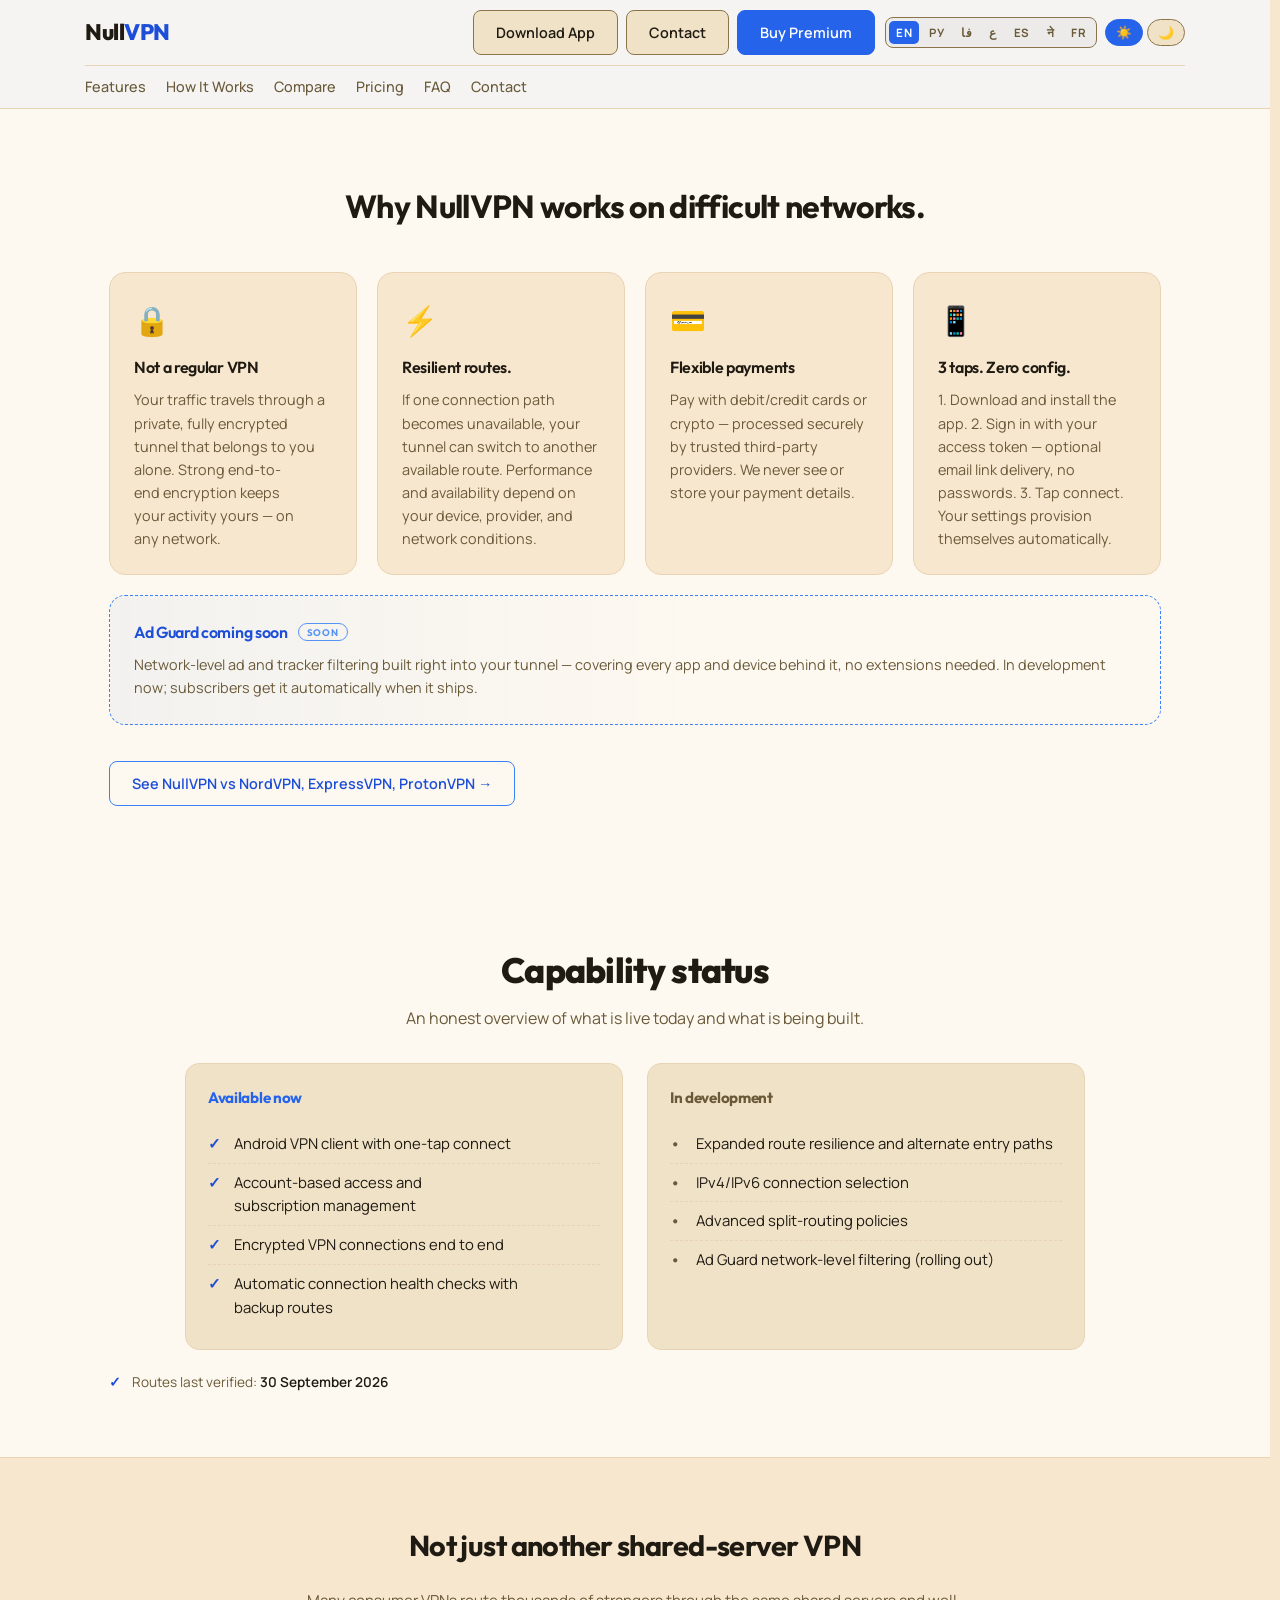
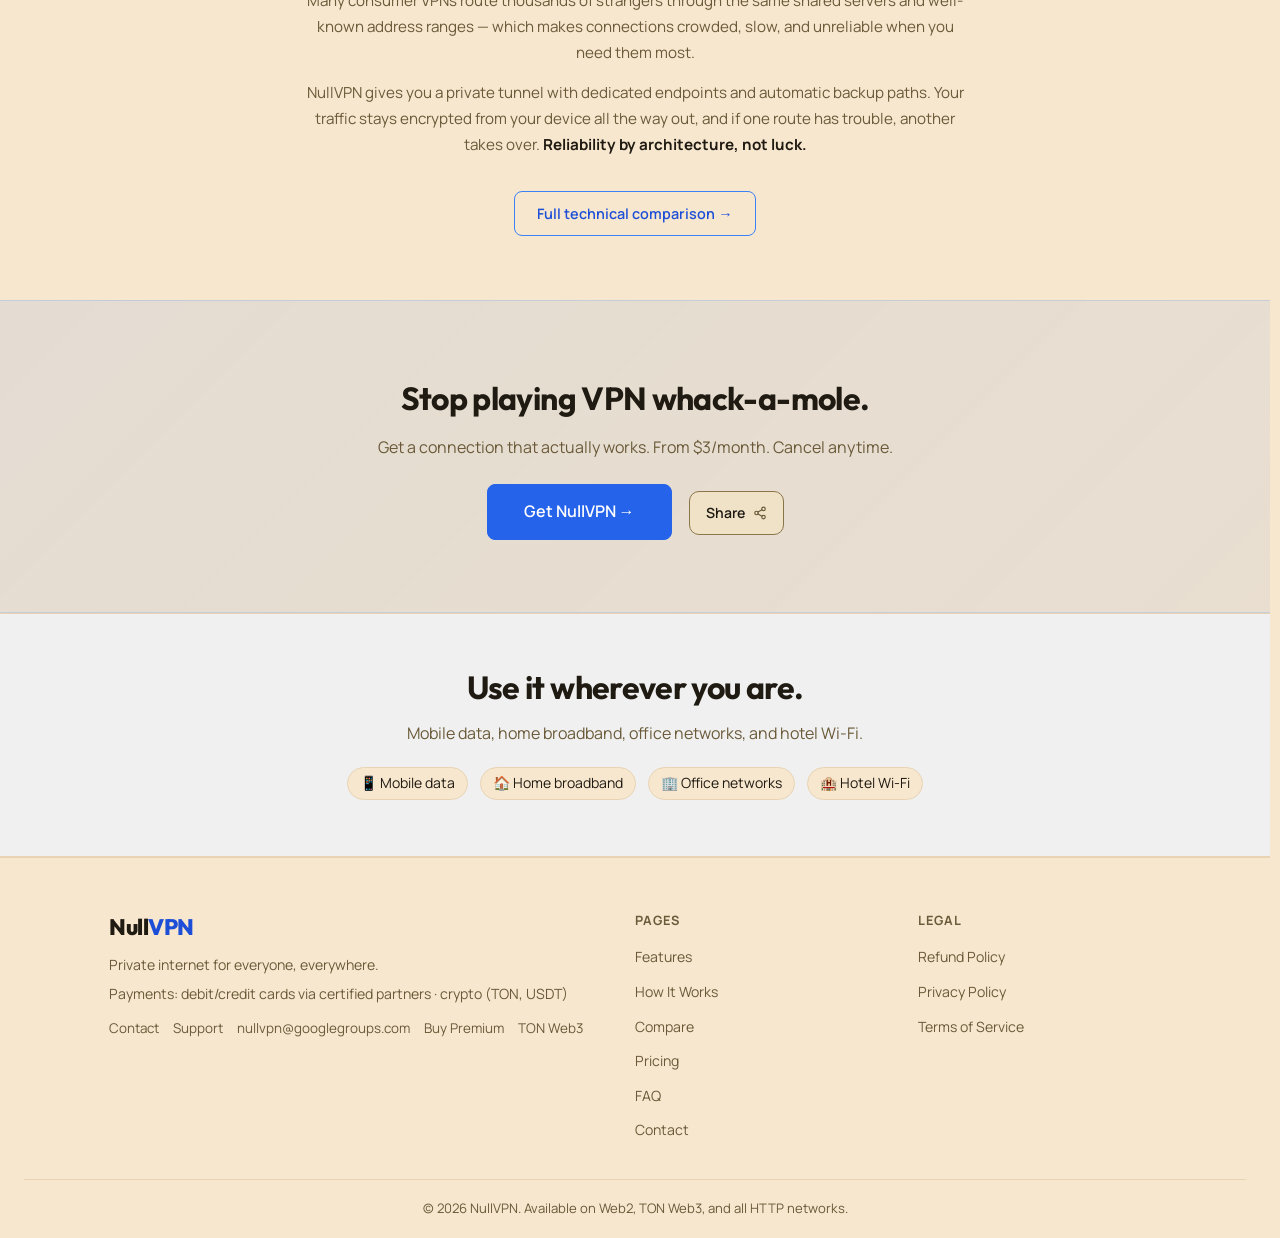
==== commit 2060a51f: "r136: contact e-mail migration -> nullvpn@googlegroups.com (i18n v72)" ====
--- a/index.html
+++ b/index.html
@@ -194,7 +194,7 @@
         <div class="footer-links-social">
           <a href="contact.html" data-i18n="nav.contact">Contact</a>
           <a href="https://t.me/nullvpn_net" target="_blank" rel="noopener" data-i18n="footer.support" referrerpolicy="no-referrer">Support</a>
-          <a href="mailto:support@nullvpn.net?subject=NullVPN%20Support">support@nullvpn.net</a>
+          <a href="mailto:nullvpn@googlegroups.com?subject=NullVPN%20Support">nullvpn@googlegroups.com</a>
           <a href="pricing.html" target="_blank" rel="noopener" data-i18n="nav.cta.buy">Buy Premium</a>
           <a href="web3.html">TON Web3</a>
         </div>
@@ -224,7 +224,7 @@
     </div>
   </footer>
 
-  <script src="i18n.js?v=71"></script>
+  <script src="i18n.js?v=72"></script>
   <script>
     function setTheme(theme) {
       document.documentElement.setAttribute('data-theme', theme);
@@ -255,7 +255,7 @@
   "https://t.me/nullvpn_net"
  ],
  "contactPoint": [
-  {"@type": "ContactPoint", "contactType": "customer support", "email": "support@nullvpn.net", "url": "https://t.me/nullvpn_net", "availableLanguage": ["en", "ru", "fa", "ar", "es", "fr", "ne"]}
+  {"@type": "ContactPoint", "contactType": "customer support", "email": "nullvpn@googlegroups.com", "url": "https://t.me/nullvpn_net", "availableLanguage": ["en", "ru", "fa", "ar", "es", "fr", "ne"]}
  ]
 }
   </script>
